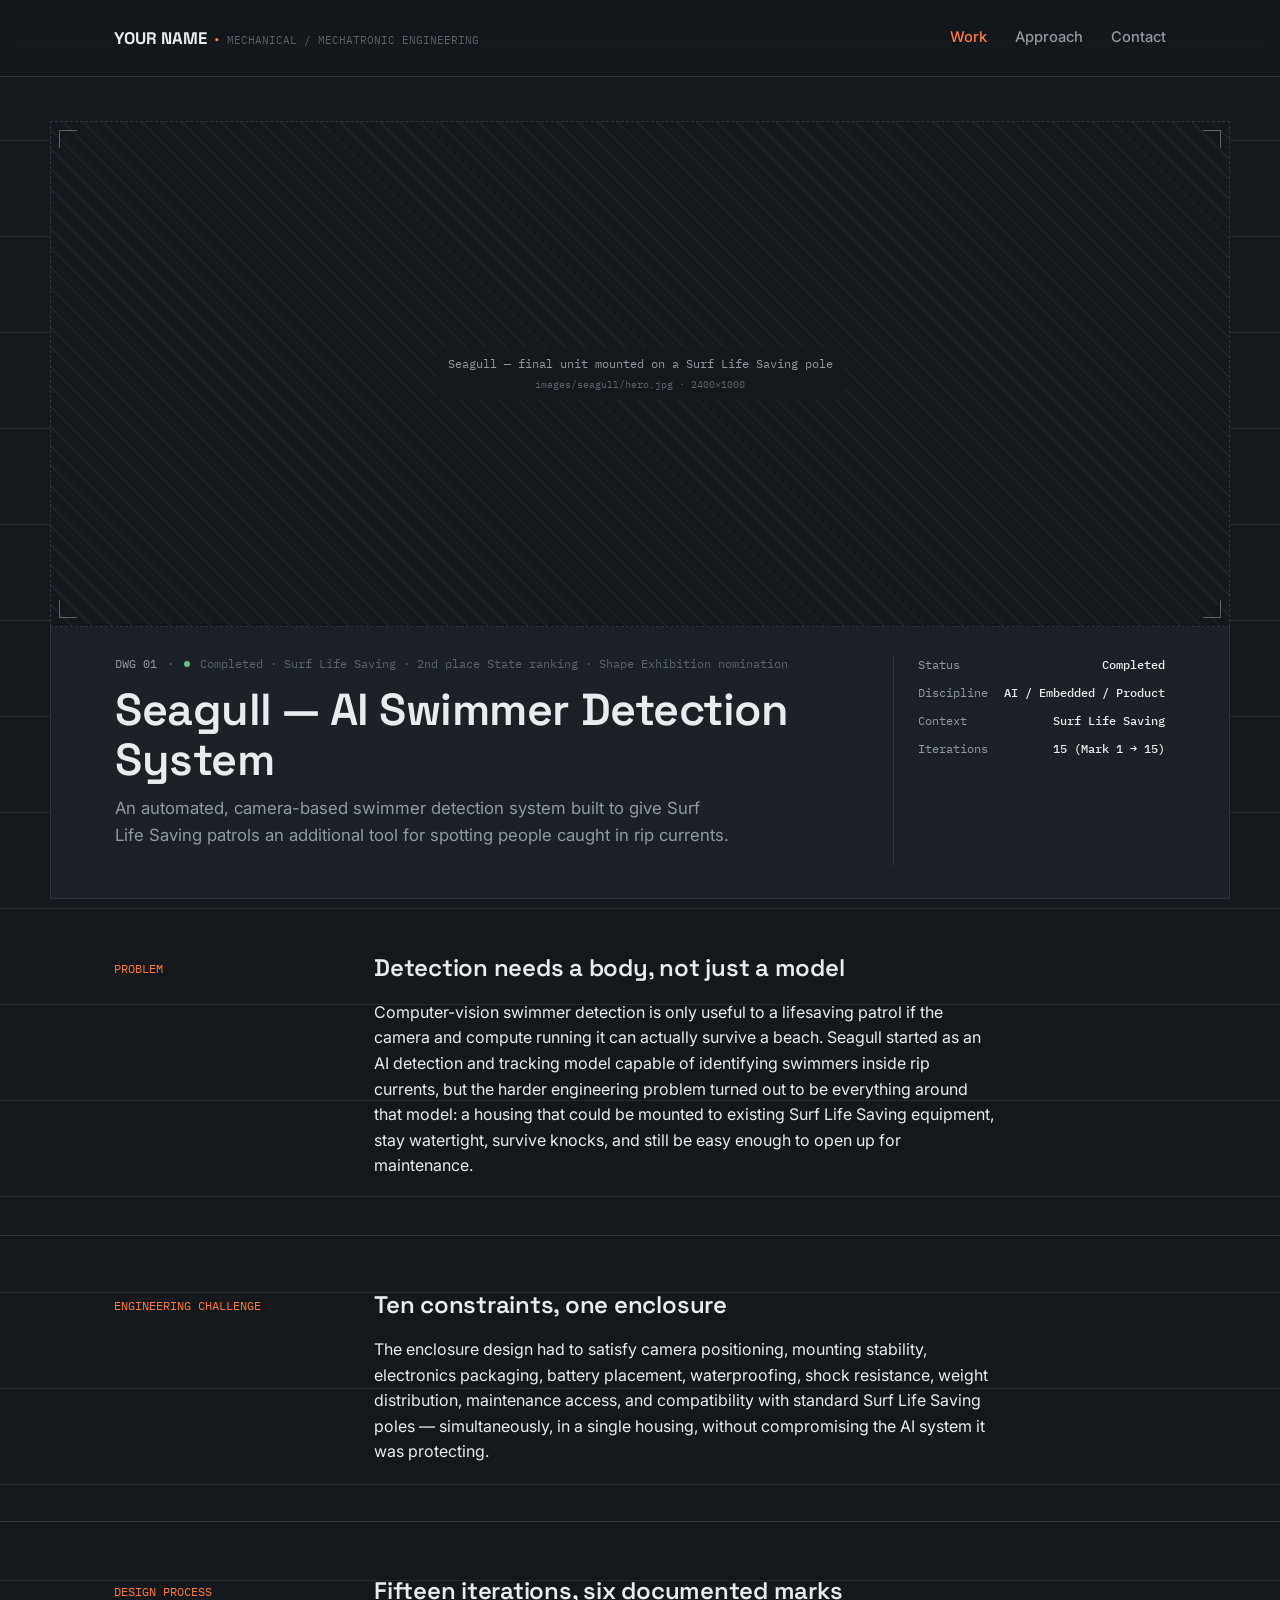
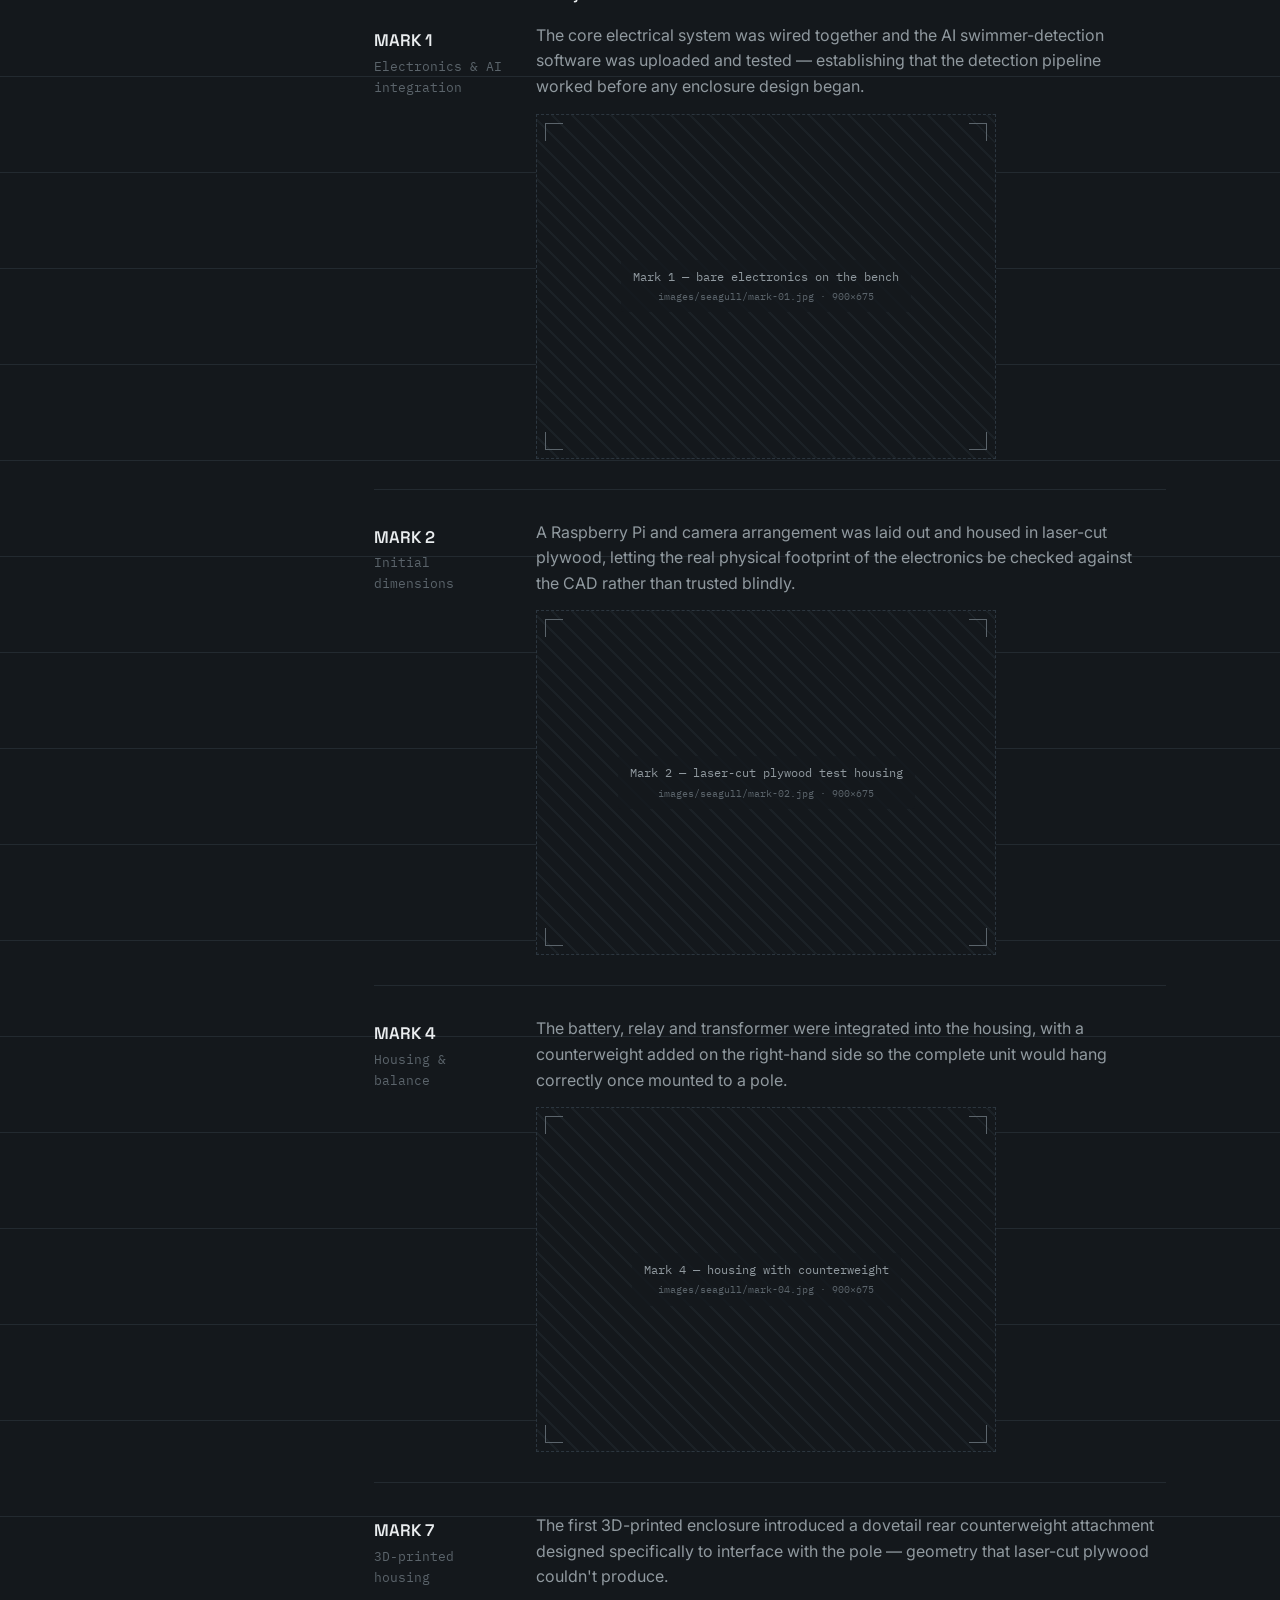
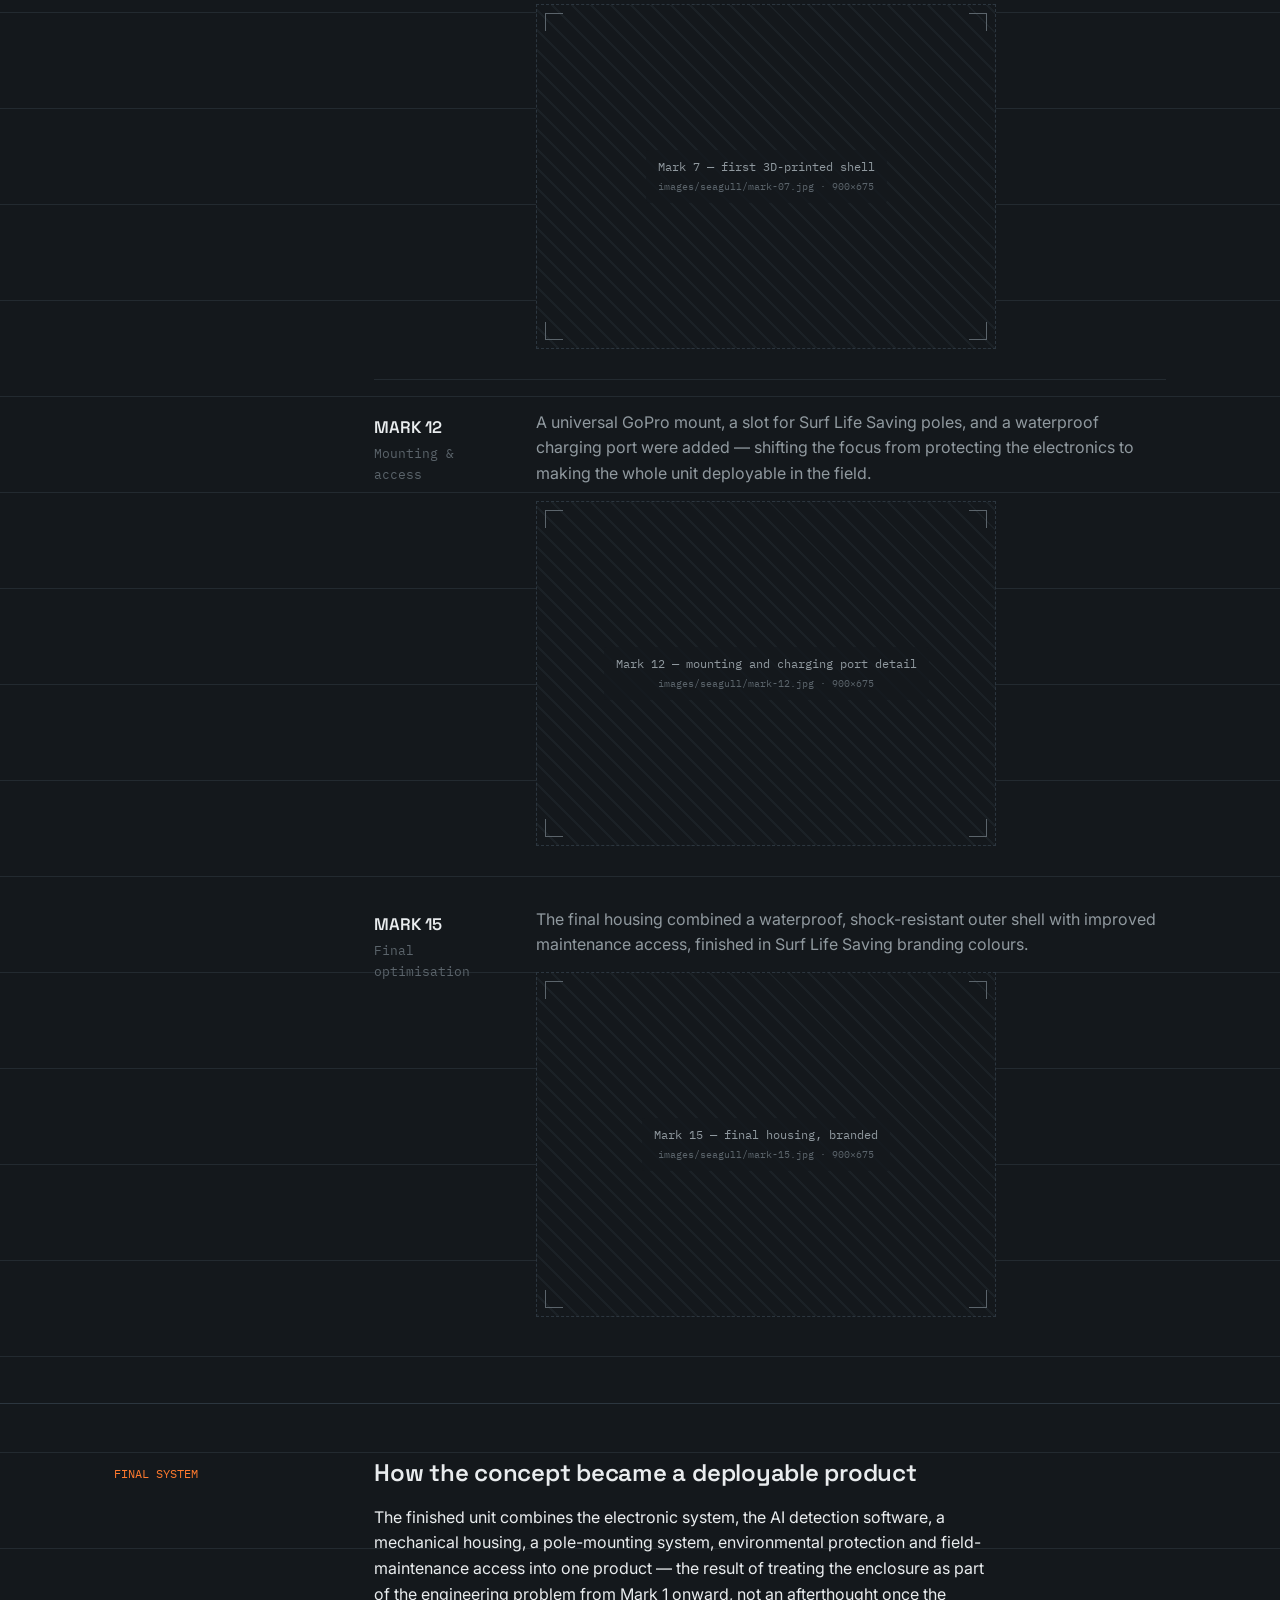
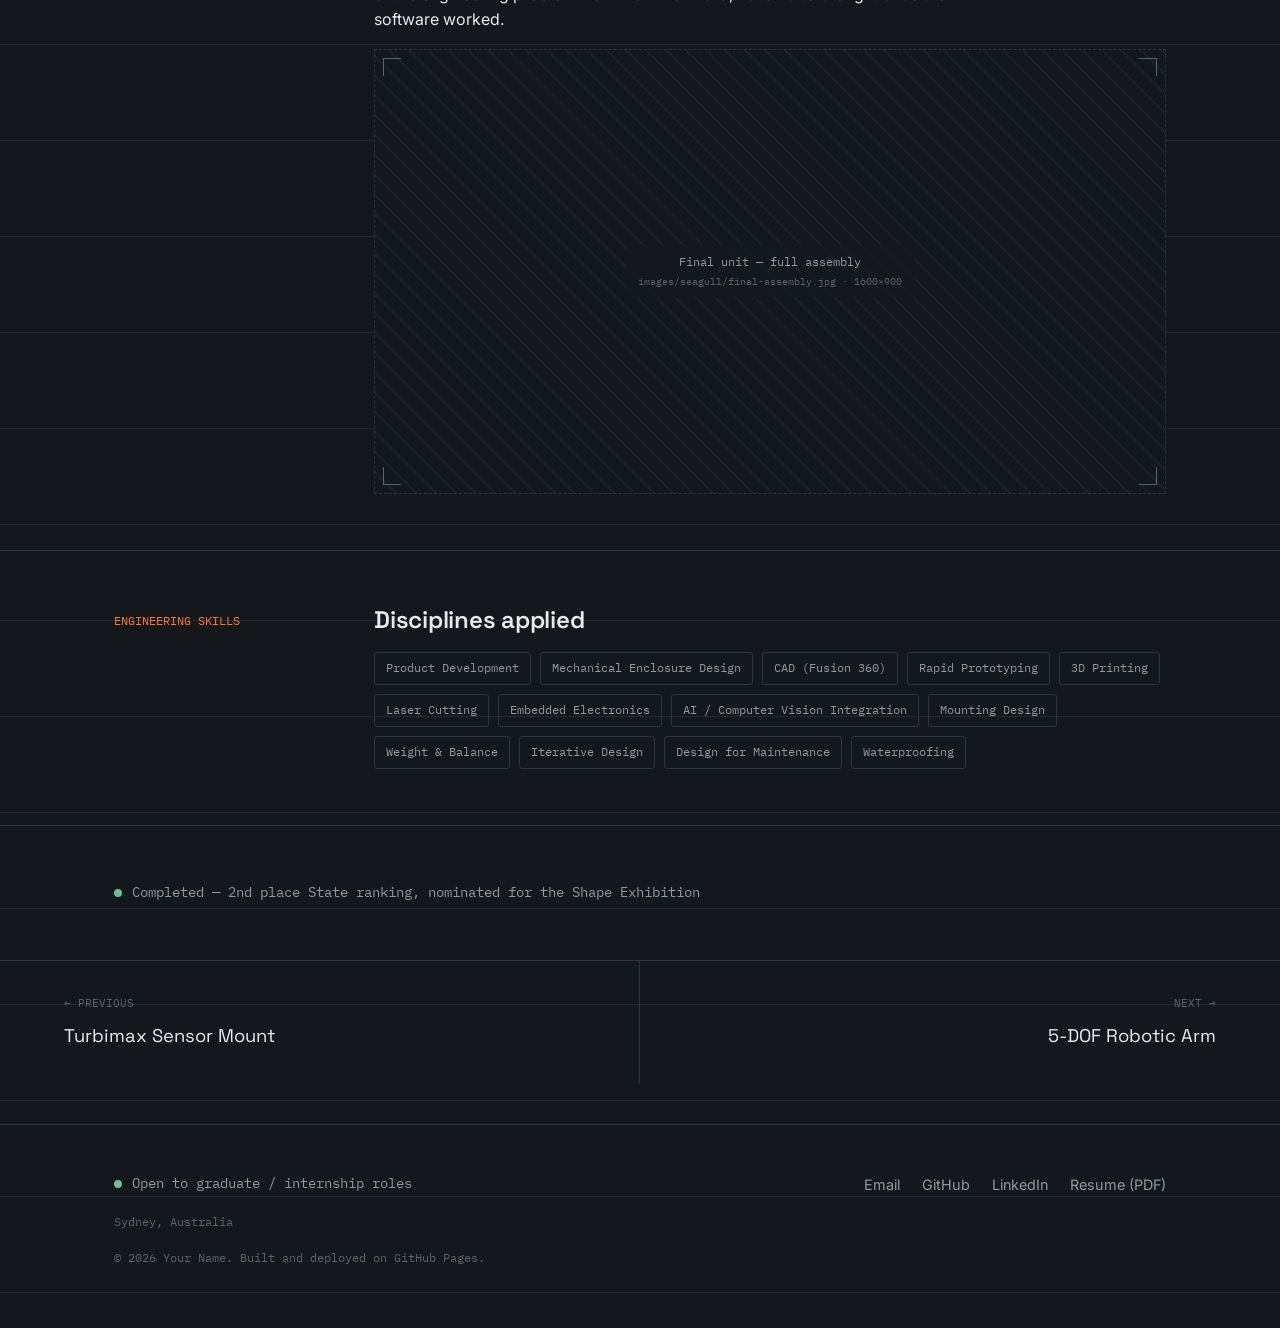
==== projects/seagull.html @ 60fa089e "Initial Portfolio Site" ====
<!DOCTYPE html>
<html lang="en">
<head>
<meta charset="UTF-8">
<meta name="viewport" content="width=device-width, initial-scale=1.0">
<title>Seagull — AI Swimmer Detection System — Your Name</title>
<meta name="description" content="How an AI swimmer-detection concept became a deployable, waterproof field unit across 15 design iterations.">
<link rel="stylesheet" href="../css/style.css">
</head>
<body>

<header class="site-header">
  <div class="wrap">
    <a href="../index.html" class="brand">YOUR NAME <span class="brand-dot">·</span> <small>MECHANICAL / MECHATRONIC ENGINEERING</small></a>
    <button class="nav-toggle" aria-label="Toggle menu"><span></span><span></span><span></span></button>
    <nav class="site-nav">
      <a href="../index.html#work" class="active">Work</a>
      <a href="../index.html#method">Approach</a>
      <a href="../index.html#contact">Contact</a>
    </nav>
  </div>
</header>

<section class="proj-hero">
  <div class="wrap" style="padding:0">
    <div class="photo-slot" style="--ratio:21/9">
              <span class="corner-l"></span><span class="corner-r"></span>
              <span class="photo-slot__label">Seagull — final unit mounted on a Surf Life Saving pole<br><small>images/seagull/hero.jpg · 2400×1000</small></span>
            </div>
  </div>
  <div class="wrap" style="padding:0">
    <div class="title-block">
      <div>
        <div class="card-meta" style="margin-bottom:12px"><span class="dwg-no">DWG 01</span> · <span class="status-dot ok"></span> Completed · Surf Life Saving · 2nd place State ranking · Shape Exhibition nomination</div>
        <h1>Seagull — AI Swimmer Detection System</h1>
        <p class="objective">An automated, camera-based swimmer detection system built to give Surf Life Saving patrols an additional tool for spotting people caught in rip currents.</p>
      </div>
      <div class="spec-list">
        <div><span>Status</span><b>Completed</b></div>
<div><span>Discipline</span><b>AI / Embedded / Product</b></div>
<div><span>Context</span><b>Surf Life Saving</b></div>
<div><span>Iterations</span><b>15 (Mark 1 → 15)</b></div>
      </div>
    </div>
  </div>
</section>

<section class="content-section">
  <div class="wrap">
    <div class="content-head">
      <div class="label mono">PROBLEM</div>
      <div>
        <h2>Detection needs a body, not just a model</h2>
        <div class="content-body">
          
<p>Computer-vision swimmer detection is only useful to a lifesaving patrol if the camera and compute running it can actually survive a beach. Seagull started as an AI detection and tracking model capable of identifying swimmers inside rip currents, but the harder engineering problem turned out to be everything around that model: a housing that could be mounted to existing Surf Life Saving equipment, stay watertight, survive knocks, and still be easy enough to open up for maintenance.</p>

        </div>
      </div>
    </div>
  </div>
</section>

<section class="content-section">
  <div class="wrap">
    <div class="content-head">
      <div class="label mono">ENGINEERING CHALLENGE</div>
      <div>
        <h2>Ten constraints, one enclosure</h2>
        <div class="content-body">
          
<p>The enclosure design had to satisfy camera positioning, mounting stability, electronics packaging, battery placement, waterproofing, shock resistance, weight distribution, maintenance access, and compatibility with standard Surf Life Saving poles — simultaneously, in a single housing, without compromising the AI system it was protecting.</p>

        </div>
      </div>
    </div>
  </div>
</section>

<section class="content-section">
  <div class="wrap">
    <div class="content-head">
      <div class="label mono">DESIGN PROCESS</div>
      <div>
        <h2>Fifteen iterations, six documented marks</h2>
        <div class="content-body">
          
<div class="timeline">

      <div class="mark">
        <div class="mark-index"><b>MARK 1</b>Electronics &amp; AI integration</div>
        <div class="mark-content">
          
      <p>The core electrical system was wired together and the AI swimmer-detection software was uploaded and tested — establishing that the detection pipeline worked before any enclosure design began.</p>
          <div class="photo-slot" style="--ratio:4/3">
              <span class="corner-l"></span><span class="corner-r"></span>
              <span class="photo-slot__label">Mark 1 — bare electronics on the bench<br><small>images/seagull/mark-01.jpg · 900×675</small></span>
            </div>
        </div>
      </div>
      <div class="mark">
        <div class="mark-index"><b>MARK 2</b>Initial dimensions</div>
        <div class="mark-content">
          
      <p>A Raspberry Pi and camera arrangement was laid out and housed in laser-cut plywood, letting the real physical footprint of the electronics be checked against the CAD rather than trusted blindly.</p>
          <div class="photo-slot" style="--ratio:4/3">
              <span class="corner-l"></span><span class="corner-r"></span>
              <span class="photo-slot__label">Mark 2 — laser-cut plywood test housing<br><small>images/seagull/mark-02.jpg · 900×675</small></span>
            </div>
        </div>
      </div>
      <div class="mark">
        <div class="mark-index"><b>MARK 4</b>Housing &amp; balance</div>
        <div class="mark-content">
          
      <p>The battery, relay and transformer were integrated into the housing, with a counterweight added on the right-hand side so the complete unit would hang correctly once mounted to a pole.</p>
          <div class="photo-slot" style="--ratio:4/3">
              <span class="corner-l"></span><span class="corner-r"></span>
              <span class="photo-slot__label">Mark 4 — housing with counterweight<br><small>images/seagull/mark-04.jpg · 900×675</small></span>
            </div>
        </div>
      </div>
      <div class="mark">
        <div class="mark-index"><b>MARK 7</b>3D-printed housing</div>
        <div class="mark-content">
          
      <p>The first 3D-printed enclosure introduced a dovetail rear counterweight attachment designed specifically to interface with the pole — geometry that laser-cut plywood couldn't produce.</p>
          <div class="photo-slot" style="--ratio:4/3">
              <span class="corner-l"></span><span class="corner-r"></span>
              <span class="photo-slot__label">Mark 7 — first 3D-printed shell<br><small>images/seagull/mark-07.jpg · 900×675</small></span>
            </div>
        </div>
      </div>
      <div class="mark">
        <div class="mark-index"><b>MARK 12</b>Mounting &amp; access</div>
        <div class="mark-content">
          
      <p>A universal GoPro mount, a slot for Surf Life Saving poles, and a waterproof charging port were added — shifting the focus from protecting the electronics to making the whole unit deployable in the field.</p>
          <div class="photo-slot" style="--ratio:4/3">
              <span class="corner-l"></span><span class="corner-r"></span>
              <span class="photo-slot__label">Mark 12 — mounting and charging port detail<br><small>images/seagull/mark-12.jpg · 900×675</small></span>
            </div>
        </div>
      </div>
      <div class="mark">
        <div class="mark-index"><b>MARK 15</b>Final optimisation</div>
        <div class="mark-content">
          
      <p>The final housing combined a waterproof, shock-resistant outer shell with improved maintenance access, finished in Surf Life Saving branding colours.</p>
          <div class="photo-slot" style="--ratio:4/3">
              <span class="corner-l"></span><span class="corner-r"></span>
              <span class="photo-slot__label">Mark 15 — final housing, branded<br><small>images/seagull/mark-15.jpg · 900×675</small></span>
            </div>
        </div>
      </div>
</div>

        </div>
      </div>
    </div>
  </div>
</section>

<section class="content-section">
  <div class="wrap">
    <div class="content-head">
      <div class="label mono">FINAL SYSTEM</div>
      <div>
        <h2>How the concept became a deployable product</h2>
        <div class="content-body">
          
<p>The finished unit combines the electronic system, the AI detection software, a mechanical housing, a pole-mounting system, environmental protection and field-maintenance access into one product — the result of treating the enclosure as part of the engineering problem from Mark 1 onward, not an afterthought once the software worked.</p>
<div class="photo-slot" style="--ratio:16/9">
              <span class="corner-l"></span><span class="corner-r"></span>
              <span class="photo-slot__label">Final unit — full assembly<br><small>images/seagull/final-assembly.jpg · 1600×900</small></span>
            </div>
        </div>
      </div>
    </div>
  </div>
</section>

<section class="content-section">
  <div class="wrap">
    <div class="content-head">
      <div class="label mono">ENGINEERING SKILLS</div>
      <div>
        <h2>Disciplines applied</h2>
        <div class="content-body">
          <div class="skill-cloud"><span class="tag">Product Development</span><span class="tag">Mechanical Enclosure Design</span><span class="tag">CAD (Fusion 360)</span><span class="tag">Rapid Prototyping</span><span class="tag">3D Printing</span><span class="tag">Laser Cutting</span><span class="tag">Embedded Electronics</span><span class="tag">AI / Computer Vision Integration</span><span class="tag">Mounting Design</span><span class="tag">Weight &amp; Balance</span><span class="tag">Iterative Design</span><span class="tag">Design for Maintenance</span><span class="tag">Waterproofing</span></div>
        </div>
      </div>
    </div>
  </div>
</section>
<section class="content-section" style="border-bottom:none"><div class="wrap"><div class="status-line"><span class="status-dot ok"></span> Completed — 2nd place State ranking, nominated for the Shape Exhibition</div></div></section>
<nav class="proj-nav">
  <a href="metso-turbimax.html"><span class="dir mono">← PREVIOUS</span><span class="name">Turbimax Sensor Mount</span></a>
  <a class="next" href="robotic-arm.html"><span class="dir mono">NEXT →</span><span class="name">5-DOF Robotic Arm</span></a>
</nav>

<footer class="site-footer" id="contact">
  <div class="wrap">
    <div class="footer-grid">
      <div>
        <div class="status-line"><span class="status-dot ok"></span> Open to graduate / internship roles</div>
        <div class="footer-note">Sydney, Australia</div>
      </div>
      <div class="footer-links">
        <a href="mailto:you@example.com">Email</a>
        <a href="https://github.com/yourusername" target="_blank" rel="noopener">GitHub</a>
        <a href="https://linkedin.com/in/yourusername" target="_blank" rel="noopener">LinkedIn</a>
        <a href="#">Resume (PDF)</a>
      </div>
    </div>
    <div class="footer-note">© 2026 Your Name. Built and deployed on GitHub Pages.</div>
  </div>
</footer>

<script src="../js/main.js"></script>
</body>
</html>
---- css/style.css ----
/* ============================================================
   ENGINEERING PORTFOLIO — SHARED STYLESHEET
   ============================================================
   Visual language: drafting-sheet / title-block engineering
   drawings. Graphite ground, vellum-light content panels,
   safety-orange for callouts + revisions, blueprint-blue for
   diagram linework only.
   ============================================================ */

@import url('https://fonts.googleapis.com/css2?family=Space+Grotesk:wght@400;500;600;700&family=Inter:wght@400;500;600&family=IBM+Plex+Mono:wght@400;500&display=swap');

:root{
  /* ---- color ---- */
  --ink:        #14181C;   /* page ground */
  --panel:      #1B2126;   /* raised panel */
  --panel-2:    #20272D;   /* raised panel, lighter */
  --line:       #2C363F;   /* hairline rules */
  --line-soft:  #232A30;
  --paper:      #E9ECEE;   /* primary text, cool drafting-vellum */
  --paper-dim:  #90999F;   /* secondary text */
  --paper-faint:#5B646B;   /* tertiary / disabled */
  --accent:     #FF7A2E;   /* safety-orange — annotation / revision */
  --accent-dim: #C9601F;
  --blue:       #6FA3D6;   /* blueprint linework — diagrams only */
  --ok:         #6FBE8E;   /* "completed" status */
  --wip:        #E3B341;   /* "in progress" status */

  /* ---- type ---- */
  --f-display: 'Space Grotesk', sans-serif;
  --f-body:    'Inter', sans-serif;
  --f-mono:    'IBM Plex Mono', monospace;

  /* ---- layout ---- */
  --max: 1180px;
  --gutter: clamp(20px, 5vw, 64px);
  --radius: 3px;
}

*, *::before, *::after{ box-sizing: border-box; }
html{ scroll-behavior: smooth; }
html, body{ margin:0; padding:0; }

body{
  background: var(--ink);
  color: var(--paper);
  font-family: var(--f-body);
  font-size: 16px;
  line-height: 1.6;
  -webkit-font-smoothing: antialiased;
  background-image:
    linear-gradient(var(--line-soft) 1px, transparent 1px);
  background-size: 100% 96px;
  background-position: 0 140px;
}

@media (prefers-reduced-motion: reduce){
  *{ animation-duration: 0.001ms !important; animation-iteration-count: 1 !important; transition-duration: 0.001ms !important; }
}

a{ color: inherit; }
img{ max-width: 100%; display:block; }

::selection{ background: var(--accent); color: var(--ink); }

:focus-visible{
  outline: 2px solid var(--accent);
  outline-offset: 3px;
}

.wrap{
  max-width: var(--max);
  margin: 0 auto;
  padding-left: var(--gutter);
  padding-right: var(--gutter);
}

/* ---- ruler ticks along the outer edge, subtle drafting-sheet cue ---- */
.wrap{ position: relative; }

h1,h2,h3,h4{
  font-family: var(--f-display);
  font-weight: 600;
  line-height: 1.12;
  margin: 0;
  letter-spacing: -0.01em;
}

p{ margin: 0 0 1em; max-width: 62ch; color: var(--paper); }
p.lede{ font-size: 1.15rem; color: var(--paper-dim); max-width: 58ch; }

.mono{ font-family: var(--f-mono); }

/* ============================================================
   HEADER
   ============================================================ */
.site-header{
  position: sticky; top: 0; z-index: 50;
  background: rgba(20,24,28,0.86);
  backdrop-filter: blur(10px);
  border-bottom: 1px solid var(--line);
}
.site-header .wrap{
  display:flex; align-items:center; justify-content:space-between;
  height: 76px;
}
.brand{
  font-family: var(--f-display);
  font-weight: 700;
  font-size: 1.05rem;
  text-decoration: none;
  color: var(--paper);
  display:flex; align-items:baseline; gap:8px;
}
.brand .brand-dot{ color: var(--accent); }
.brand small{ font-family: var(--f-mono); font-weight:400; font-size:.68rem; color: var(--paper-faint); }

.site-nav{ display:flex; gap: 28px; align-items:center; }
.site-nav a{
  text-decoration:none; color: var(--paper-dim);
  font-size: .92rem; font-weight:500;
  transition: color .15s ease;
}
.site-nav a:hover{ color: var(--paper); }
.site-nav a.active{ color: var(--accent); }

.nav-toggle{ display:none; }

/* ============================================================
   HERO (homepage)
   ============================================================ */
.hero{
  padding: 96px 0 72px;
  border-bottom: 1px solid var(--line);
  position: relative;
}
.hero-tag{
  font-family: var(--f-mono);
  font-size: .78rem;
  color: var(--accent);
  display:flex; align-items:center; gap:10px;
  margin-bottom: 22px;
}
.hero-tag::before{
  content:''; width:22px; height:1px; background: var(--accent);
}
.hero h1{
  font-size: clamp(2.4rem, 5.4vw, 4.1rem);
  max-width: 15ch;
  margin-bottom: 26px;
  color: var(--paper);
}
.hero .lede{ margin-bottom: 40px; }

.discipline-row{
  display:flex; flex-wrap:wrap; gap: 10px 14px;
  border-top: 1px solid var(--line);
  padding-top: 22px;
}
.discipline-row span{
  font-family: var(--f-mono);
  font-size: .74rem;
  color: var(--paper-dim);
  padding: 5px 0;
}
.discipline-row span:not(:last-child)::after{
  content:'/'; margin-left: 14px; color: var(--paper-faint);
}

/* ============================================================
   METHOD STRIP — legitimate sequence (identify→...→build)
   ============================================================ */
.method{
  padding: 40px 0;
  border-bottom: 1px solid var(--line);
  overflow-x: auto;
}
.method ol{
  list-style:none; margin:0; padding:0;
  display:flex; gap: 0;
  min-width: max-content;
}
.method li{
  font-family: var(--f-mono);
  font-size: .82rem;
  color: var(--paper-dim);
  display:flex; align-items:center;
  white-space: nowrap;
}
.method li b{
  color: var(--paper);
  font-weight: 500;
  margin-right: 4px;
}
.method li:not(:last-child)::after{
  content:'→';
  color: var(--accent);
  margin: 0 18px;
}

/* ============================================================
   PROJECT GRID / TITLE-BLOCK CARDS
   ============================================================ */
.section{ padding: 72px 0; }
.section-head{
  display:flex; justify-content:space-between; align-items:flex-end;
  gap: 24px;
  margin-bottom: 40px;
  border-bottom: 1px solid var(--line);
  padding-bottom: 20px;
}
.section-head h2{ font-size: clamp(1.6rem, 3vw, 2.1rem); }
.section-head .count{ font-family: var(--f-mono); color: var(--paper-faint); font-size:.8rem; }

.project-grid{
  display:grid;
  grid-template-columns: repeat(2, 1fr);
  gap: 1px;
  background: var(--line);
  border: 1px solid var(--line);
}
.project-card{
  background: var(--ink);
  text-decoration:none;
  color: var(--paper);
  display:flex; flex-direction:column;
  transition: background .18s ease;
}
.project-card:hover{ background: var(--panel); }
.project-card:hover .card-thumb .photo-slot{ border-color: var(--accent); }
.project-card:hover .card-title{ color: var(--accent); }

.card-thumb{ aspect-ratio: 16/10; border-bottom: 1px solid var(--line); }
.card-body{ padding: 26px 28px 30px; display:flex; flex-direction:column; gap:12px; flex:1; }

.card-meta{
  display:flex; align-items:center; gap:10px;
  font-family: var(--f-mono); font-size: .72rem; color: var(--paper-faint);
}
.dwg-no{ color: var(--paper-dim); }

.status-dot{ width:6px; height:6px; border-radius:50%; display:inline-block; }
.status-dot.ok{ background: var(--ok); }
.status-dot.wip{ background: var(--wip); }

.card-title{
  font-family: var(--f-display); font-size: 1.32rem; font-weight:600;
  transition: color .15s ease;
}
.card-sub{ color: var(--paper-dim); font-size: .93rem; margin:0; }

.tag-row{ display:flex; flex-wrap:wrap; gap:8px; margin-top:auto; padding-top:10px; }
.tag{
  font-family: var(--f-mono); font-size: .68rem;
  color: var(--paper-dim);
  border: 1px solid var(--line);
  padding: 4px 9px;
  border-radius: var(--radius);
}

@media (max-width: 760px){
  .project-grid{ grid-template-columns: 1fr; }
}

/* ============================================================
   PHOTO SLOT — reticle-style placeholder for user photography
   ============================================================ */
.photo-slot{
  position: relative;
  width: 100%;
  aspect-ratio: var(--ratio, 16/10);
  background:
    repeating-linear-gradient(45deg, var(--panel) 0 2px, var(--ink) 2px 14px);
  border: 1px dashed var(--line);
  display:flex; align-items:center; justify-content:center;
  overflow: hidden;
  transition: border-color .15s ease;
}
.photo-slot::before, .photo-slot::after,
.photo-slot .corner-l, .photo-slot .corner-r{
  content:''; position:absolute; width:18px; height:18px;
  border: 1.5px solid var(--paper-faint);
}
.photo-slot::before{ top:8px; left:8px; border-right:none; border-bottom:none; }
.photo-slot::after{ top:8px; right:8px; border-left:none; border-bottom:none; }
.photo-slot .corner-l{ bottom:8px; left:8px; border-right:none; border-top:none; }
.photo-slot .corner-r{ bottom:8px; right:8px; border-left:none; border-top:none; }

.photo-slot__label{
  font-family: var(--f-mono);
  font-size: .72rem;
  color: var(--paper-dim);
  text-align:center;
  max-width: 80%;
  line-height:1.5;
  background: rgba(20,24,28,.72);
  padding: 8px 12px;
  border-radius: var(--radius);
}
.photo-slot__label small{ display:block; color: var(--paper-faint); margin-top:4px; font-size:.9em; }

/* filled state once a real <img> is dropped in by the user */
.photo-slot img{ width:100%; height:100%; object-fit:cover; }

/* ============================================================
   PROJECT PAGE
   ============================================================ */
.proj-hero{
  padding: 44px 0 0;
}
.proj-hero .photo-slot{ --ratio: 21/9; margin-bottom: 0; }

.title-block{
  border: 1px solid var(--line);
  border-top: none;
  padding: 28px var(--gutter) 32px;
  display:grid;
  grid-template-columns: 1fr auto;
  gap: 20px 40px;
  background: var(--panel);
}
.title-block h1{ font-size: clamp(1.9rem, 4vw, 2.8rem); margin-bottom: 10px; }
.title-block .objective{ color: var(--paper-dim); font-size: 1.05rem; max-width: 56ch; }

.spec-list{
  display:flex; flex-direction:column; gap: 8px;
  font-family: var(--f-mono); font-size: .78rem;
  border-left: 1px solid var(--line);
  padding-left: 24px;
  min-width: 180px;
}
.spec-list div{ display:flex; justify-content:space-between; gap: 16px; color: var(--paper-dim); }
.spec-list div b{ color: var(--paper); font-weight:500; }

.content-section{
  padding: 56px 0;
  border-bottom: 1px solid var(--line);
}
.content-section:last-of-type{ border-bottom:none; }
.content-head{
  display:grid;
  grid-template-columns: 220px 1fr;
  gap: 40px;
}
.content-head .label{
  font-family: var(--f-mono); font-size: .76rem; color: var(--accent);
  padding-top: 4px;
}
.content-head h2{ font-size: 1.5rem; margin-bottom: 18px; }
.content-body > *:last-child{ margin-bottom: 0; }

@media (max-width: 780px){
  .content-head{ grid-template-columns: 1fr; gap: 10px; }
  .title-block{ grid-template-columns: 1fr; }
  .spec-list{ border-left:none; border-top:1px solid var(--line); padding-left:0; padding-top:18px; }
}

/* ---- iteration timeline (Mark 1, Mark 2 ... ) ---- */
.timeline{ display:flex; flex-direction:column; gap: 0; }
.mark{
  display:grid; grid-template-columns: 130px 1fr;
  gap: 32px;
  padding: 30px 0;
  border-top: 1px solid var(--line-soft);
}
.timeline .mark:first-child{ border-top:none; padding-top:0; }
.mark-index{ font-family: var(--f-mono); font-size:.82rem; color: var(--paper-faint); padding-top:4px; }
.mark-index b{ display:block; color: var(--paper); font-size: 1.05rem; font-weight:600; font-family: var(--f-display); margin-bottom: 2px; }
.mark-content h3{ font-size: 1.05rem; margin-bottom: 8px; color: var(--paper); }
.mark-content p{ margin-bottom: 14px; color: var(--paper-dim); }
.mark-content .photo-slot{ --ratio: 4/3; max-width: 460px; margin-top: 6px; }

/* ---- analysis callouts (FEA numbers etc) ---- */
.stat-row{
  display:grid; grid-template-columns: repeat(auto-fit, minmax(140px,1fr));
  gap: 1px; background: var(--line); border:1px solid var(--line);
  margin: 28px 0;
}
.stat{ background: var(--panel); padding: 20px 22px; }
.stat .num{ font-family: var(--f-display); font-size: 1.7rem; color: var(--accent); font-weight:700; display:block; }
.stat .cap{ font-family: var(--f-mono); font-size:.72rem; color: var(--paper-dim); margin-top:4px; display:block; }

/* ---- skills tag cloud ---- */
.skill-cloud{ display:flex; flex-wrap:wrap; gap:9px; }
.skill-cloud .tag{ font-size:.74rem; padding:6px 11px; }

/* ---- status footer badge ---- */
.status-line{
  display:flex; align-items:center; gap:10px;
  font-family: var(--f-mono); font-size:.85rem; color: var(--paper-dim);
}
.status-line .status-dot{ width:8px; height:8px; }

/* ---- prev/next project nav ---- */
.proj-nav{
  display:grid; grid-template-columns: 1fr 1fr;
  border-top: 1px solid var(--line);
}
.proj-nav a{
  text-decoration:none; padding: 34px var(--gutter);
  display:flex; flex-direction:column; gap:8px;
  transition: background .15s ease;
}
.proj-nav a:hover{ background: var(--panel); }
.proj-nav a:first-child{ border-right: 1px solid var(--line); }
.proj-nav a.next{ text-align:right; align-items:flex-end; grid-column: 2; }
.proj-nav .dir{ font-family: var(--f-mono); font-size:.7rem; color: var(--paper-faint); }
.proj-nav .name{ font-family: var(--f-display); font-size:1.15rem; color: var(--paper); }
@media (max-width: 600px){
  .proj-nav{ grid-template-columns: 1fr; }
  .proj-nav a:first-child{ border-right:none; border-bottom:1px solid var(--line); }
  .proj-nav a.next{ grid-column: 1; text-align:left; align-items:flex-start; }
}

/* ============================================================
   FOOTER
   ============================================================ */
.site-footer{
  border-top: 1px solid var(--line);
  padding: 48px 0 60px;
  margin-top: 40px;
}
.footer-grid{
  display:flex; justify-content:space-between; align-items:flex-start;
  flex-wrap: wrap; gap: 24px;
}
.footer-links{ display:flex; gap:22px; flex-wrap:wrap; }
.footer-links a{ text-decoration:none; color: var(--paper-dim); font-size:.9rem; }
.footer-links a:hover{ color: var(--accent); }
.footer-note{ font-family: var(--f-mono); font-size:.72rem; color: var(--paper-faint); margin-top: 18px; }

/* ============================================================
   MOBILE NAV
   ============================================================ */
@media (max-width: 720px){
  .site-nav{
    position: fixed; inset: 76px 0 0 0;
    background: var(--ink);
    flex-direction: column; align-items:flex-start;
    padding: 30px var(--gutter);
    gap: 22px;
    transform: translateX(100%);
    transition: transform .22s ease;
  }
  .site-nav.open{ transform: translateX(0); }
  .site-nav a{ font-size: 1.1rem; }
  .nav-toggle{
    display:flex; flex-direction:column; gap:5px;
    background:none; border:none; cursor:pointer; padding:8px;
  }
  .nav-toggle span{ width:22px; height:2px; background: var(--paper); }
}
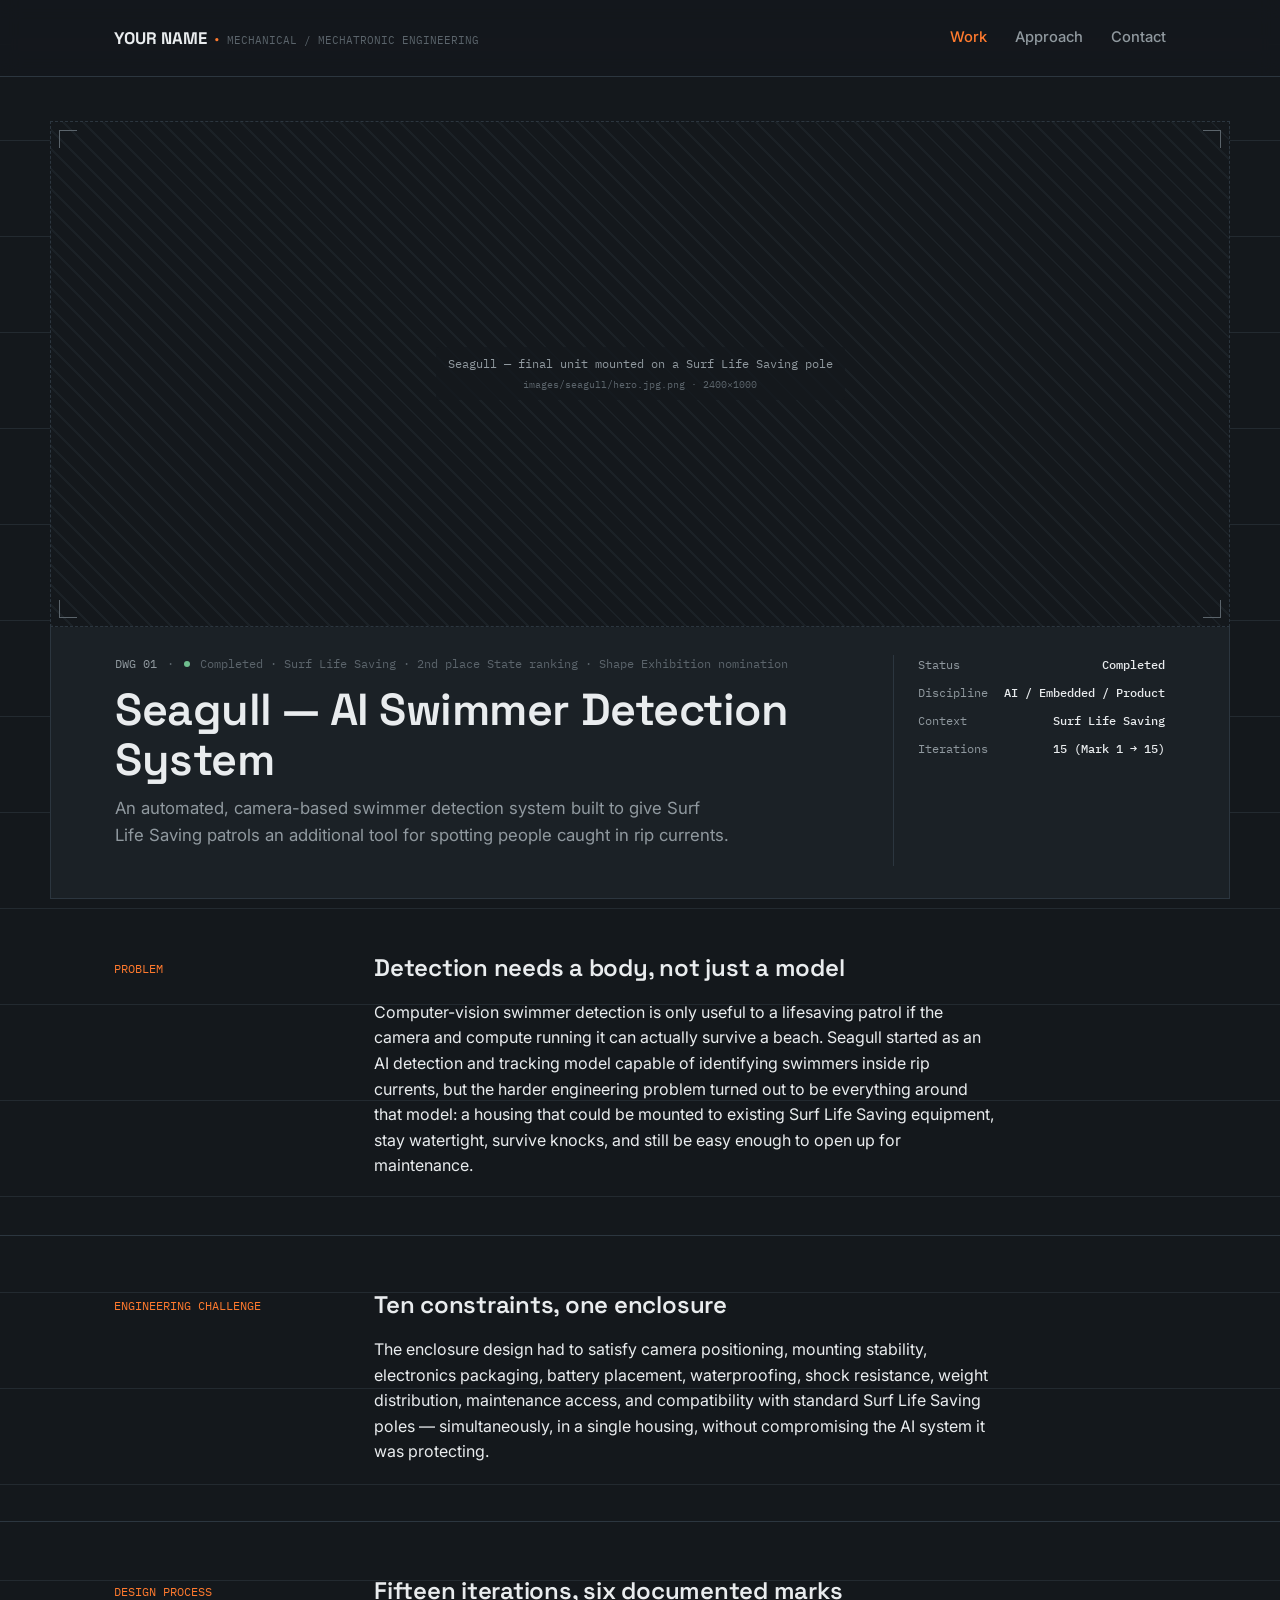
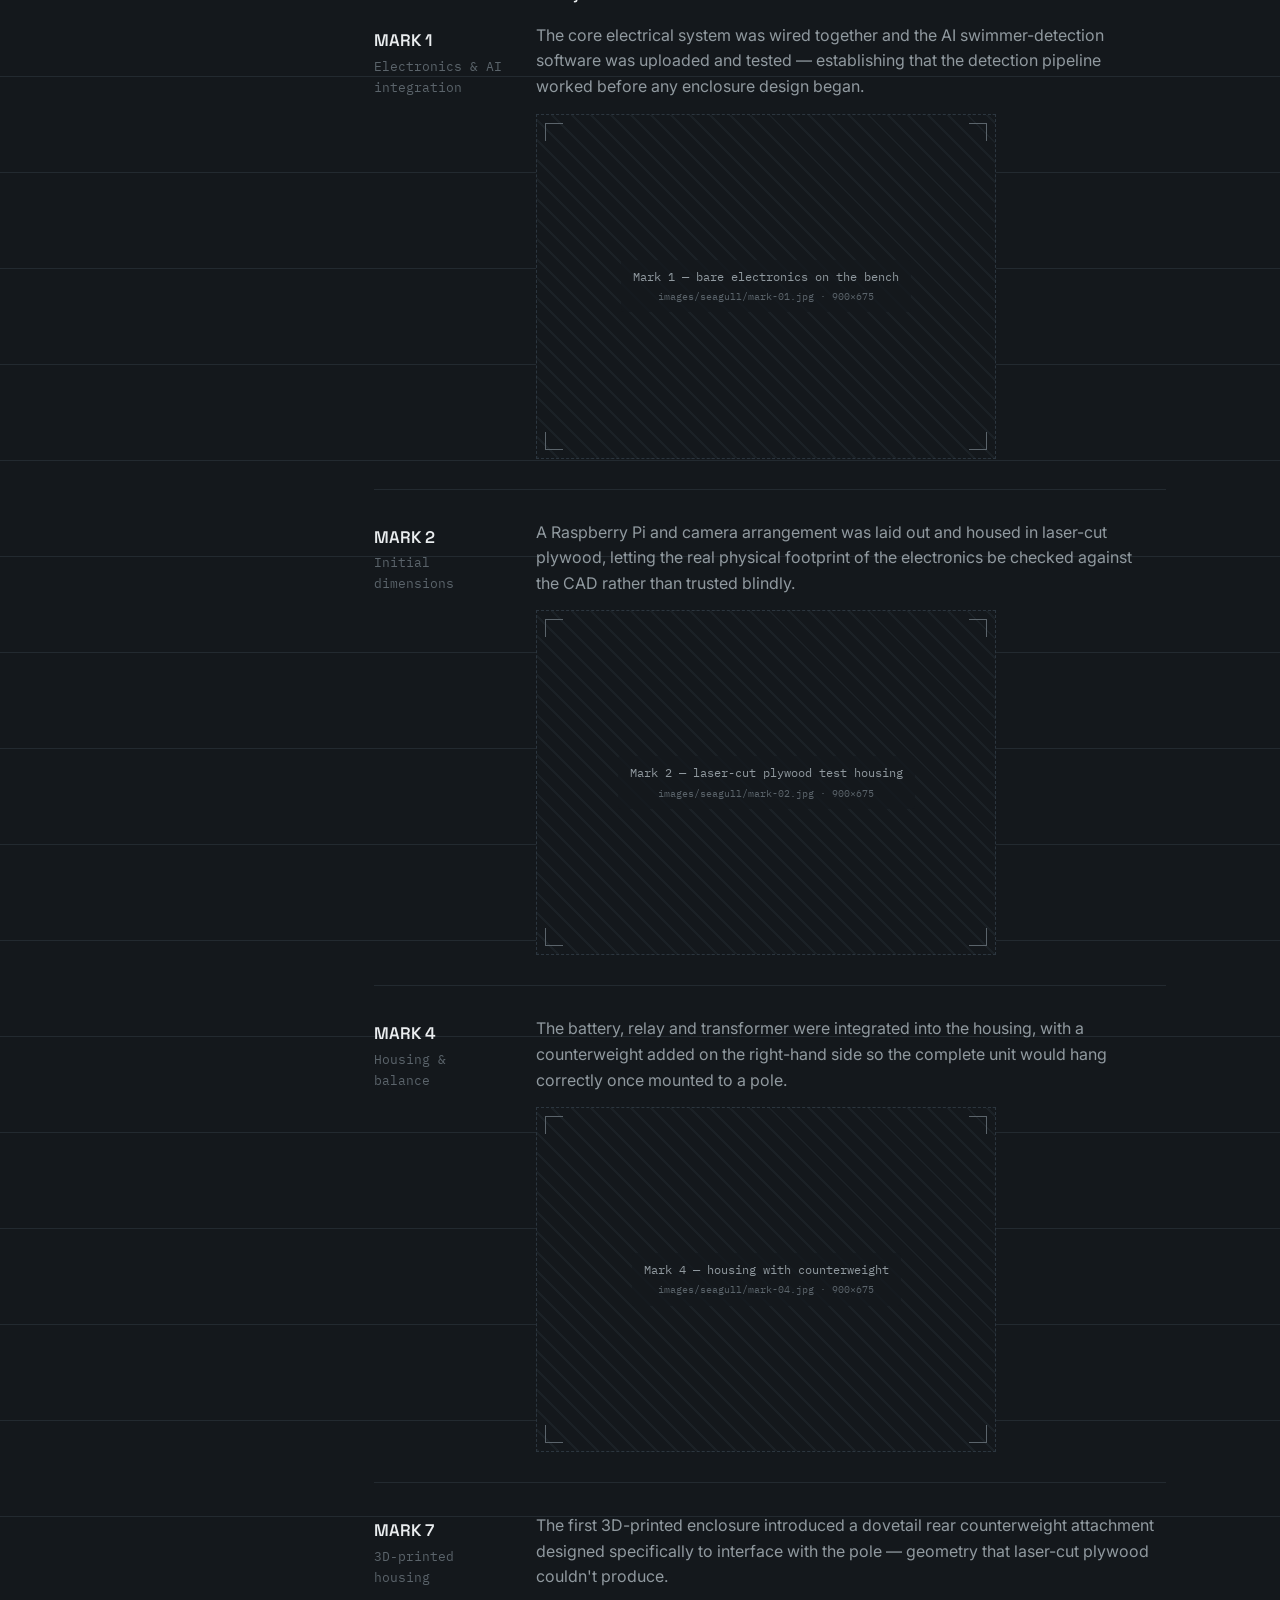
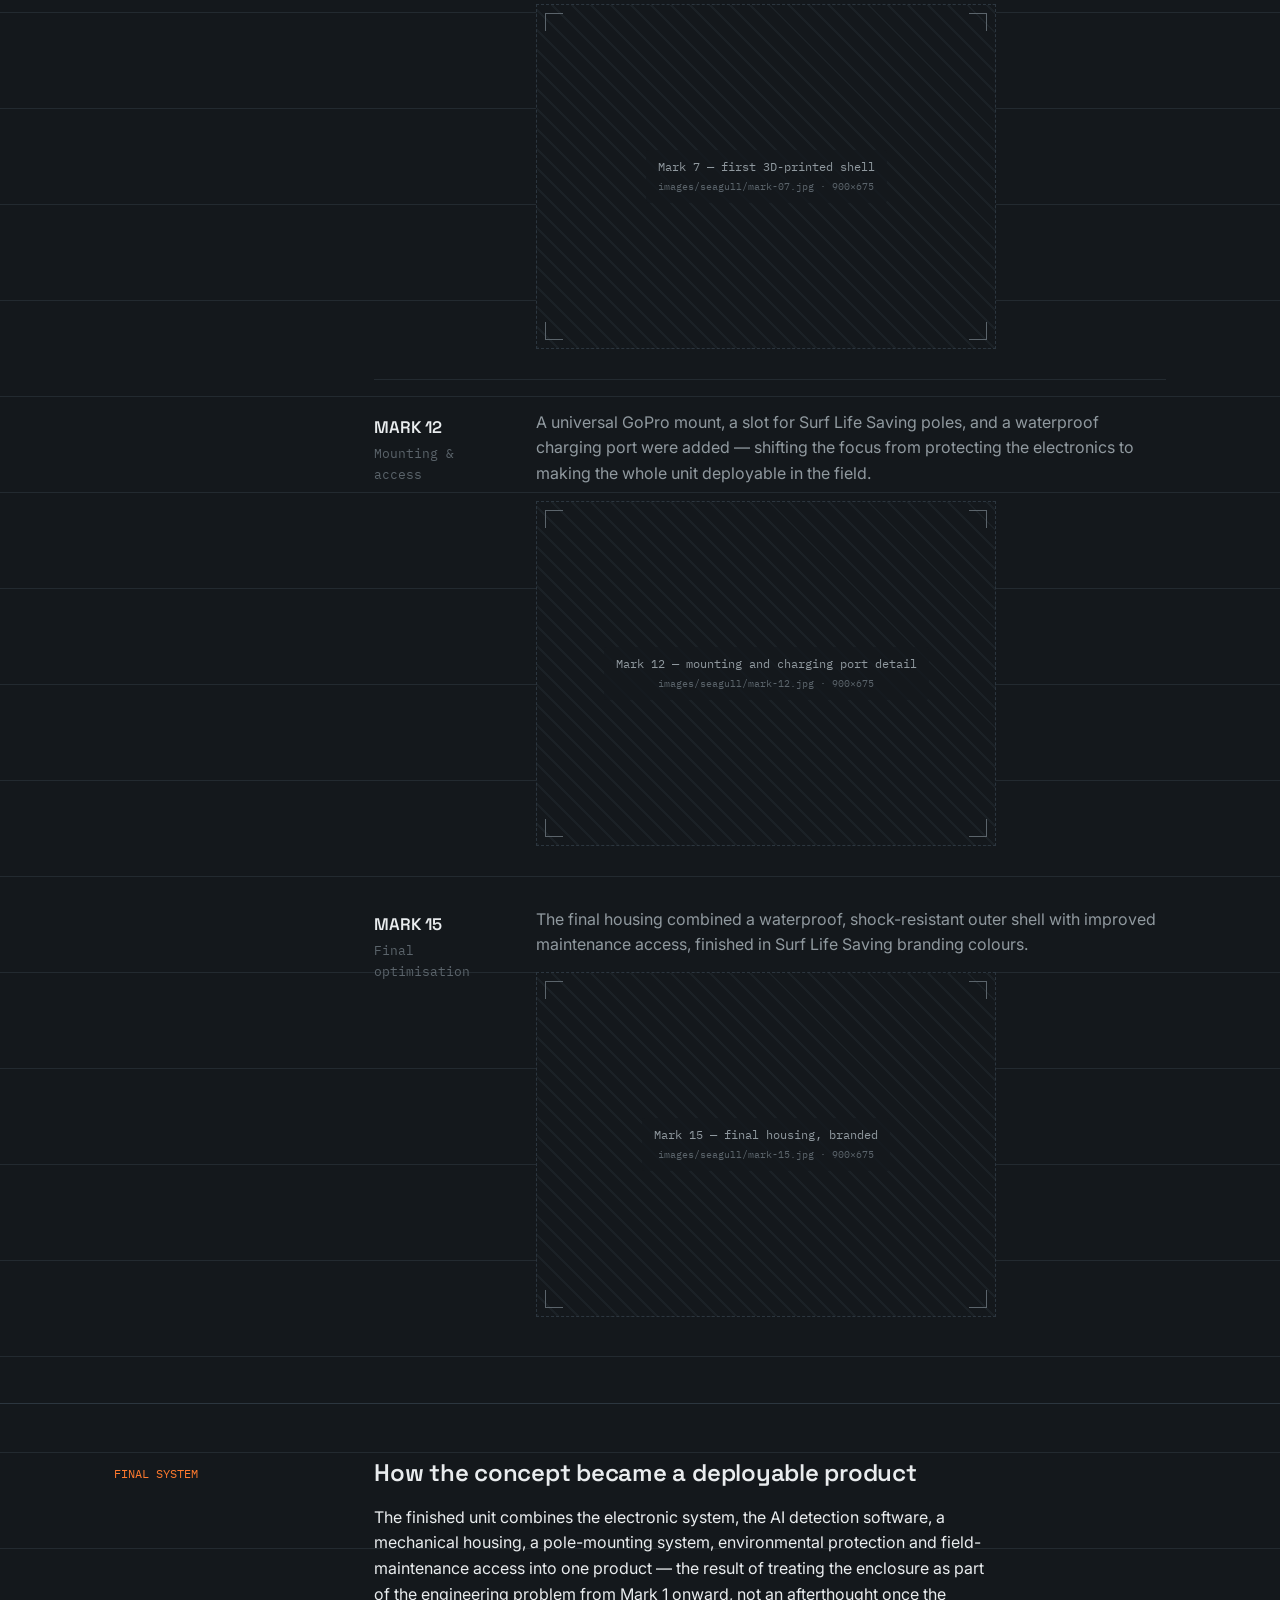
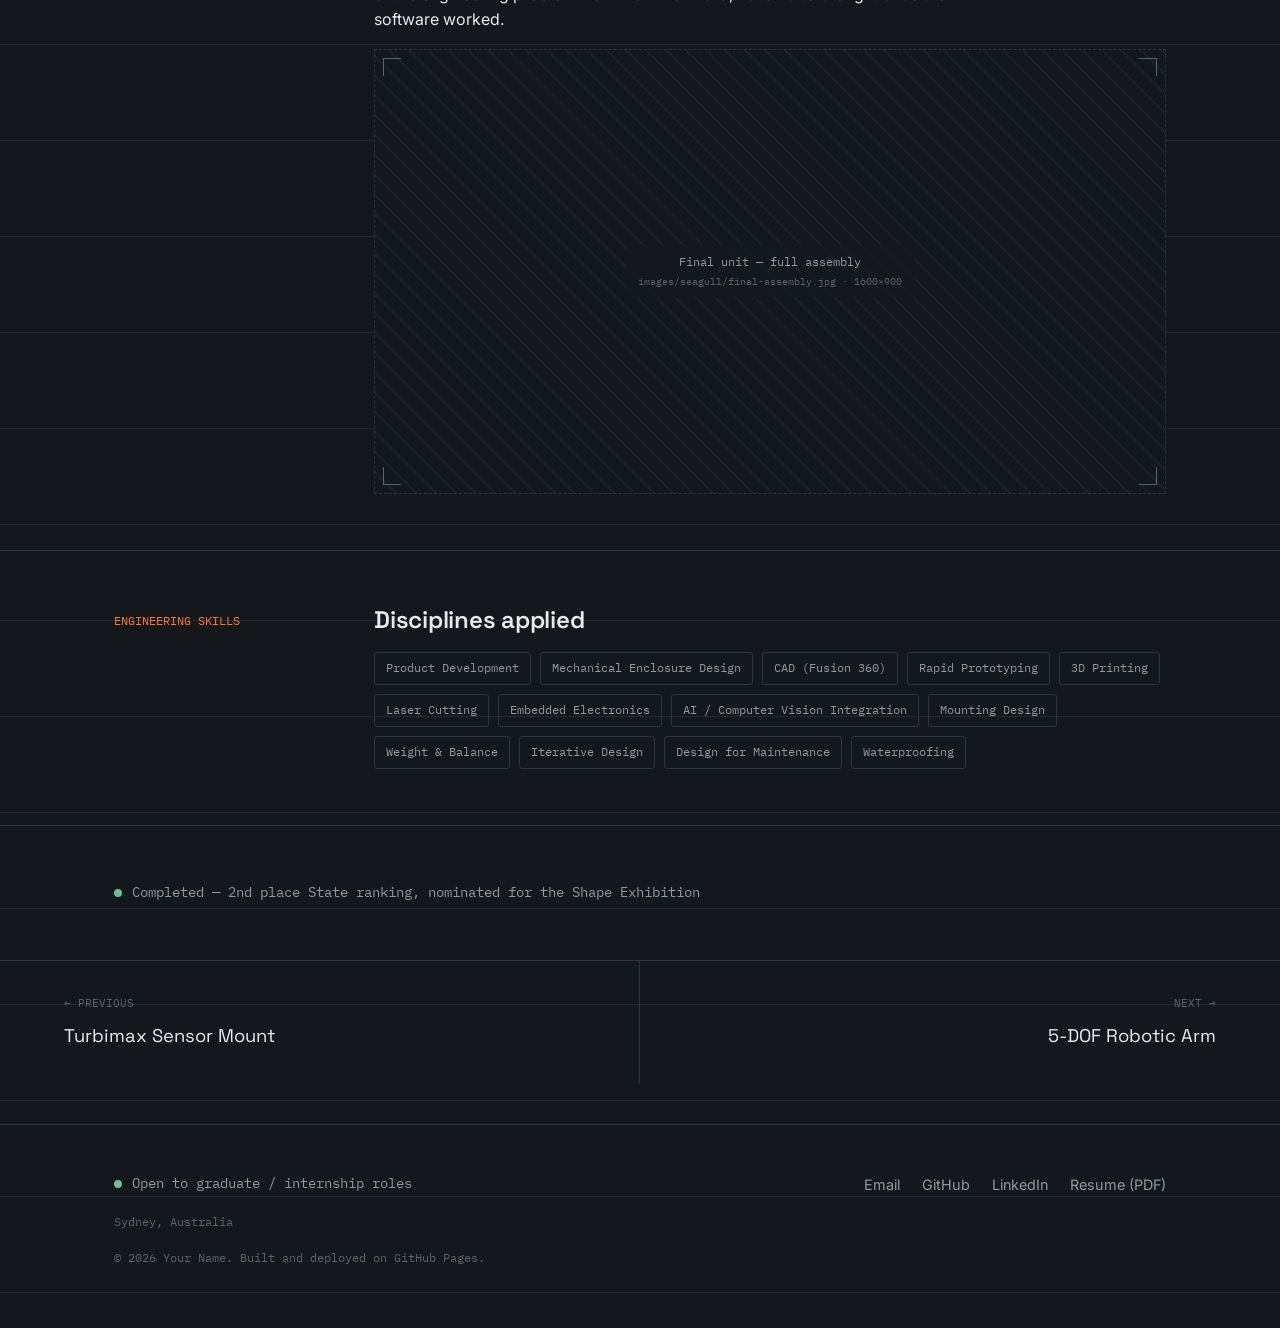
==== commit fe589926: "Update seagull.html" ====
--- a/projects/seagull.html
+++ b/projects/seagull.html
@@ -25,7 +25,7 @@
   <div class="wrap" style="padding:0">
     <div class="photo-slot" style="--ratio:21/9">
               <span class="corner-l"></span><span class="corner-r"></span>
-              <span class="photo-slot__label">Seagull — final unit mounted on a Surf Life Saving pole<br><small>images/seagull/hero.jpg · 2400×1000</small></span>
+              <span class="photo-slot__label">Seagull — final unit mounted on a Surf Life Saving pole<br><small>images/seagull/hero.jpg.png · 2400×1000</small></span>
             </div>
   </div>
   <div class="wrap" style="padding:0">
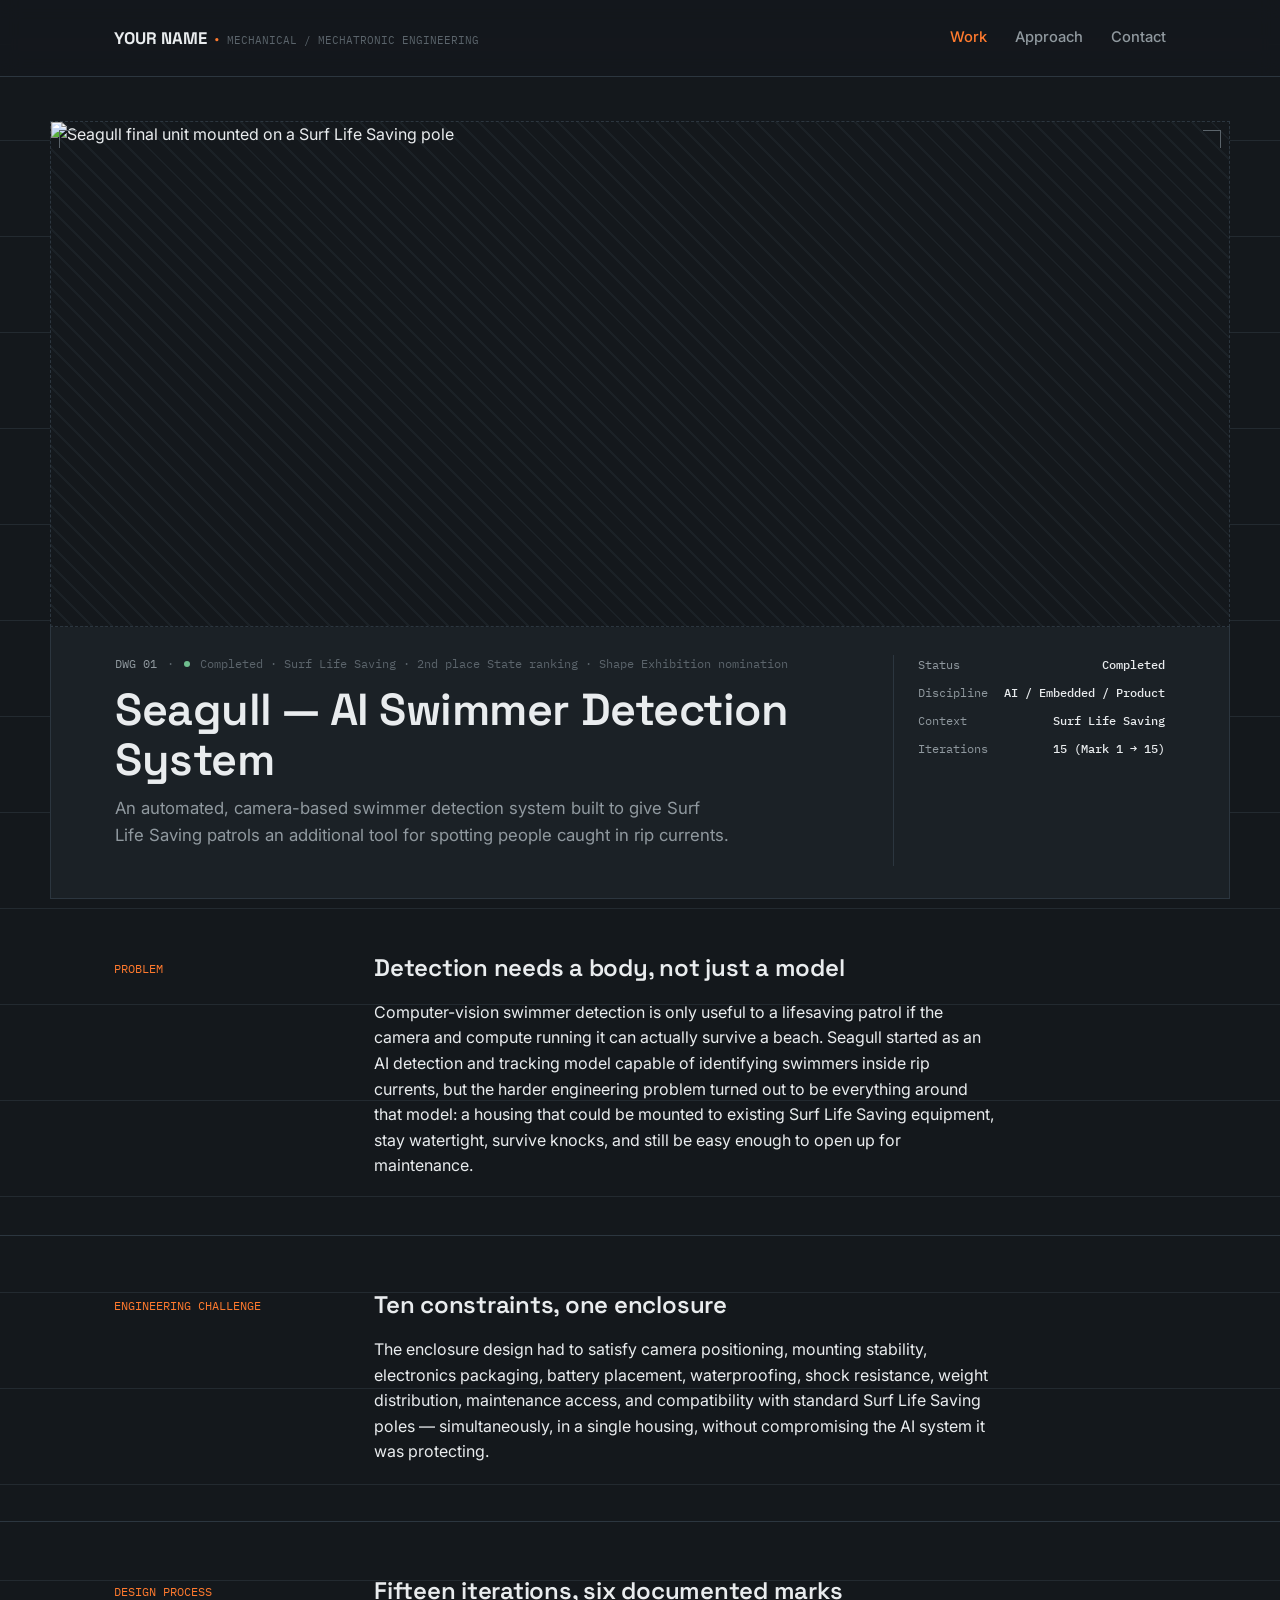
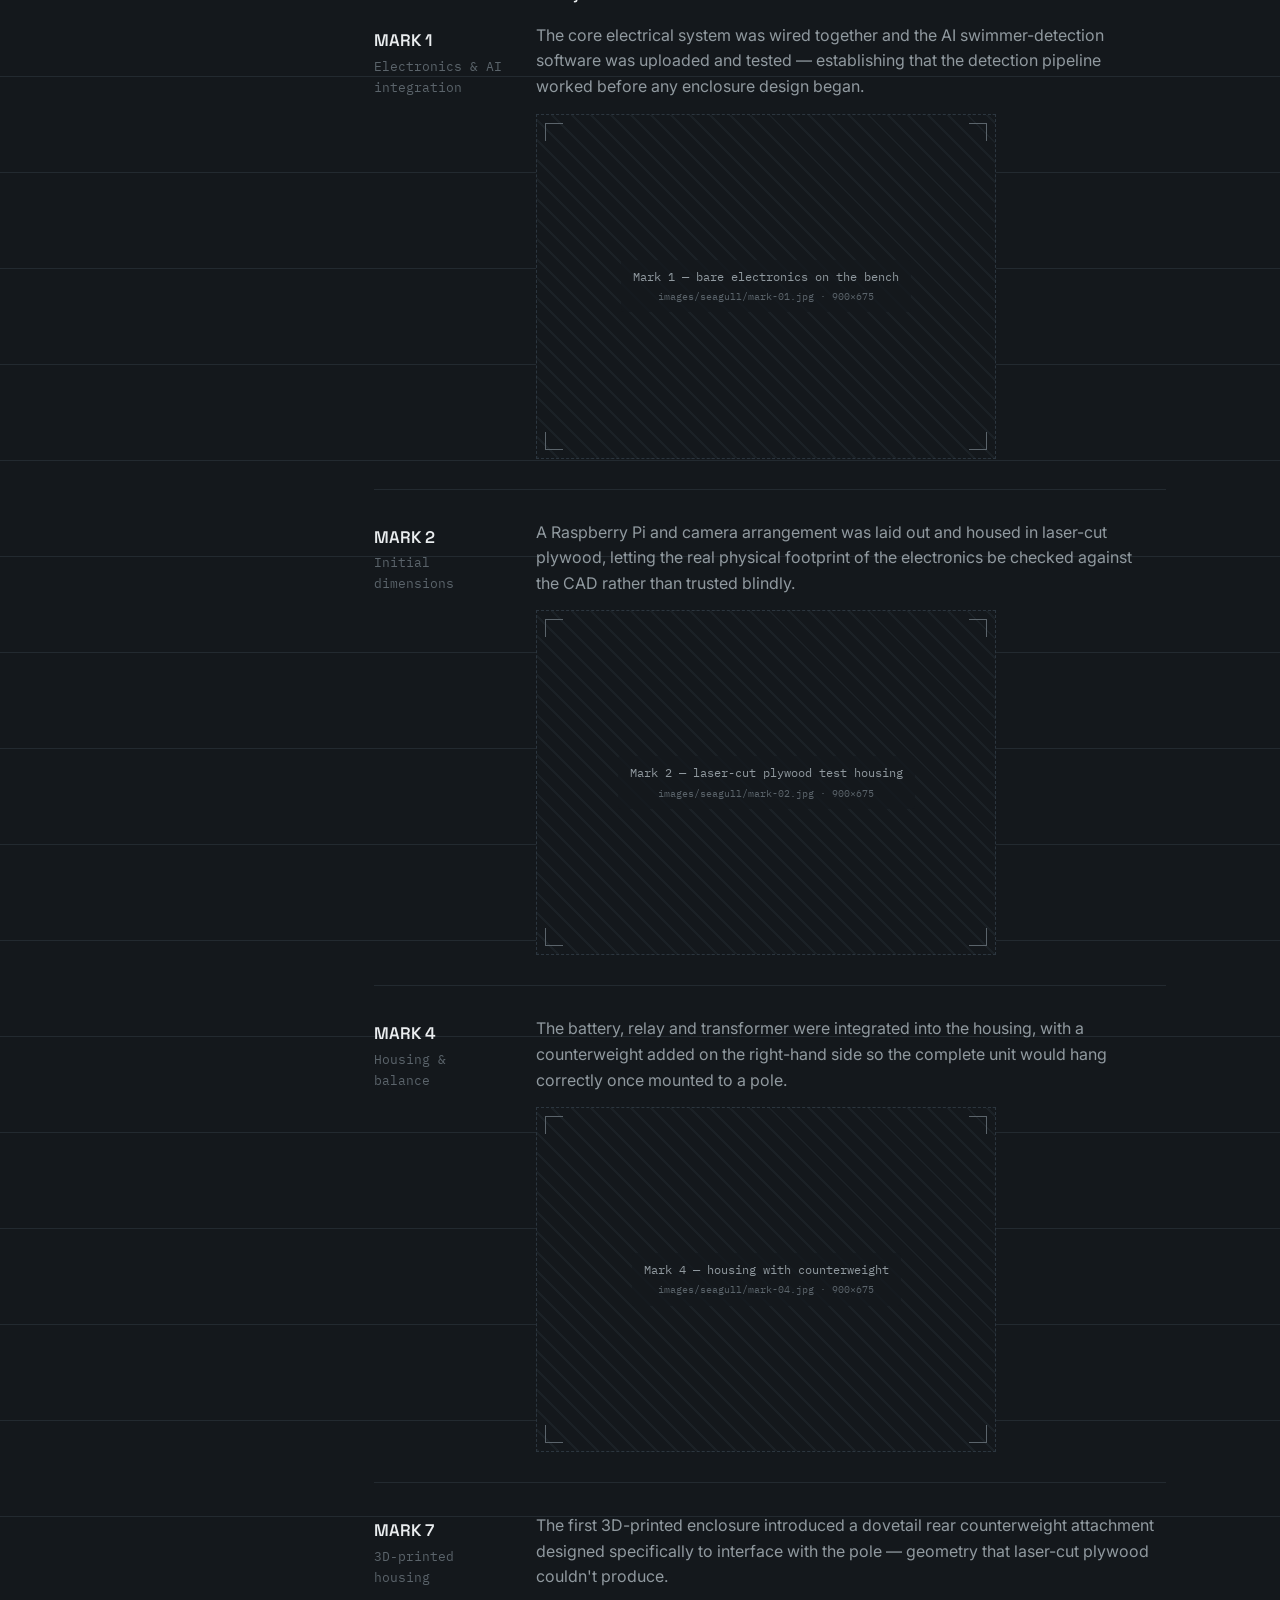
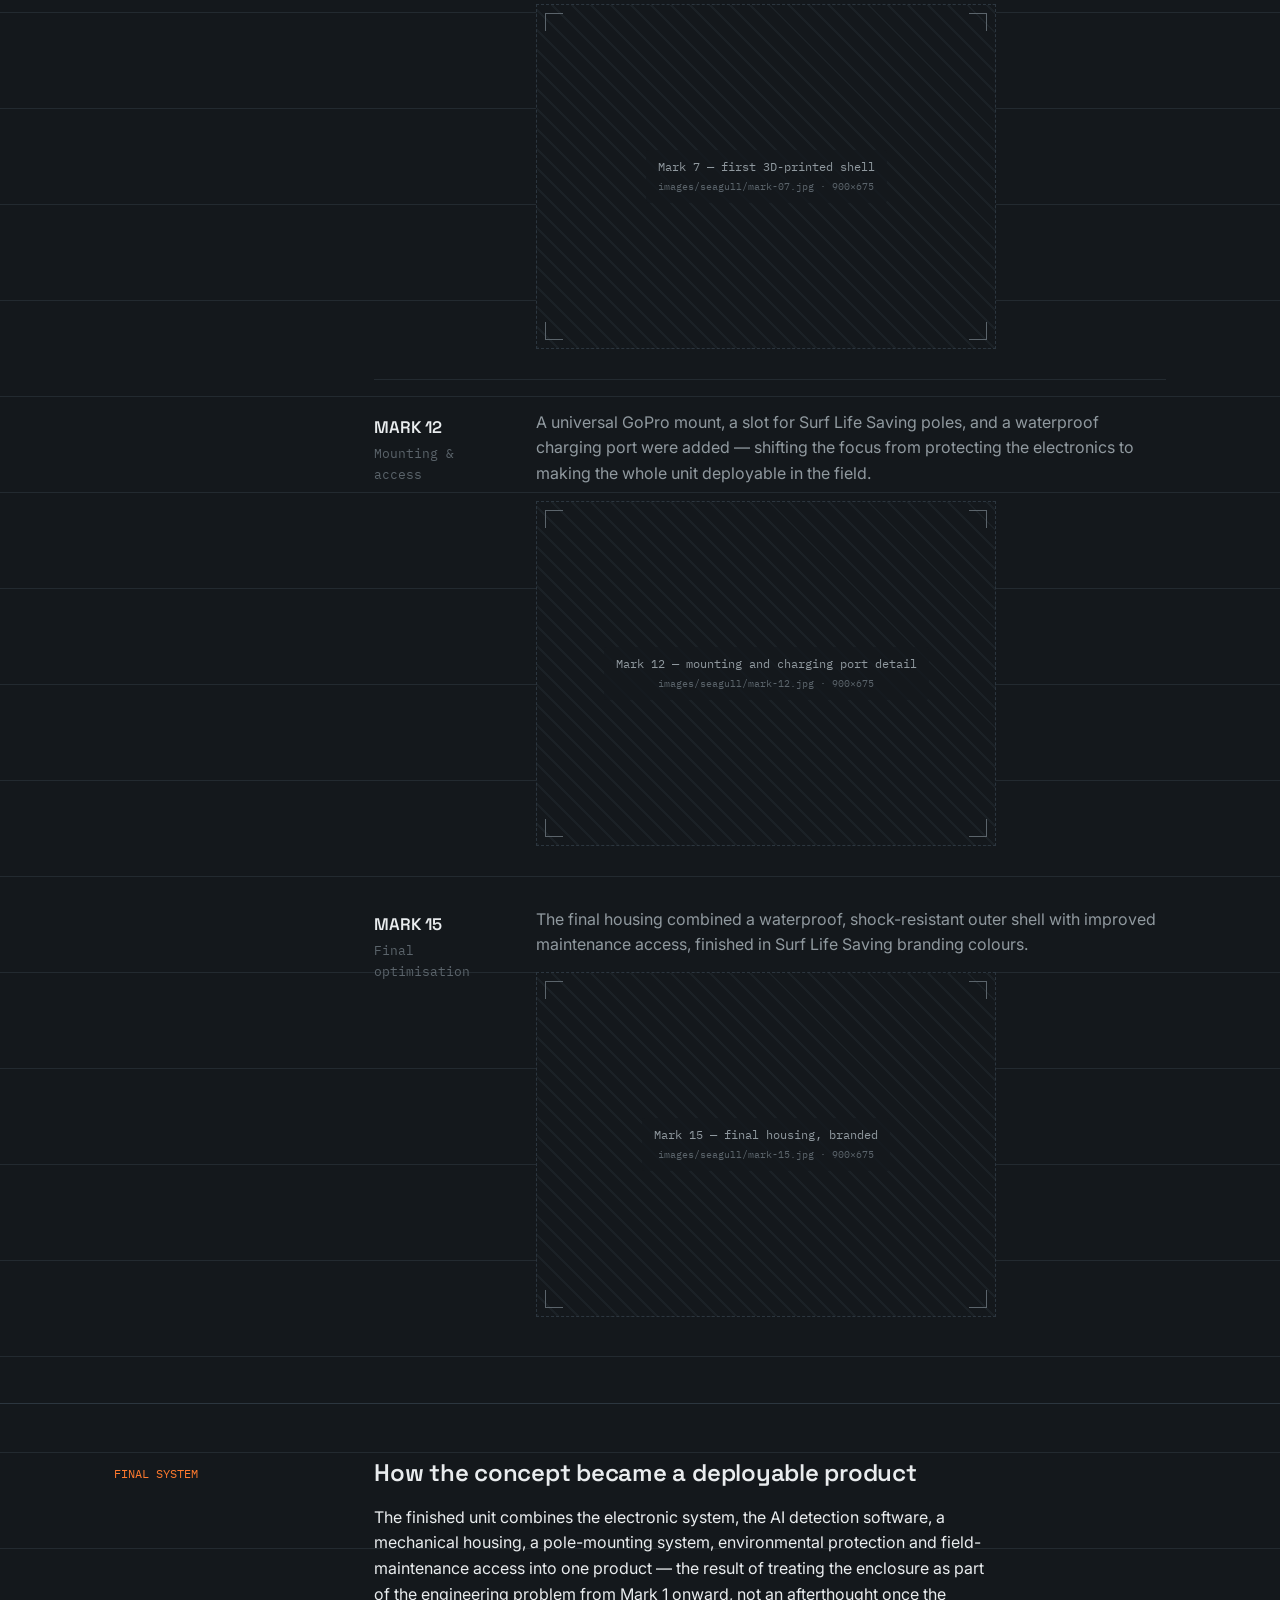
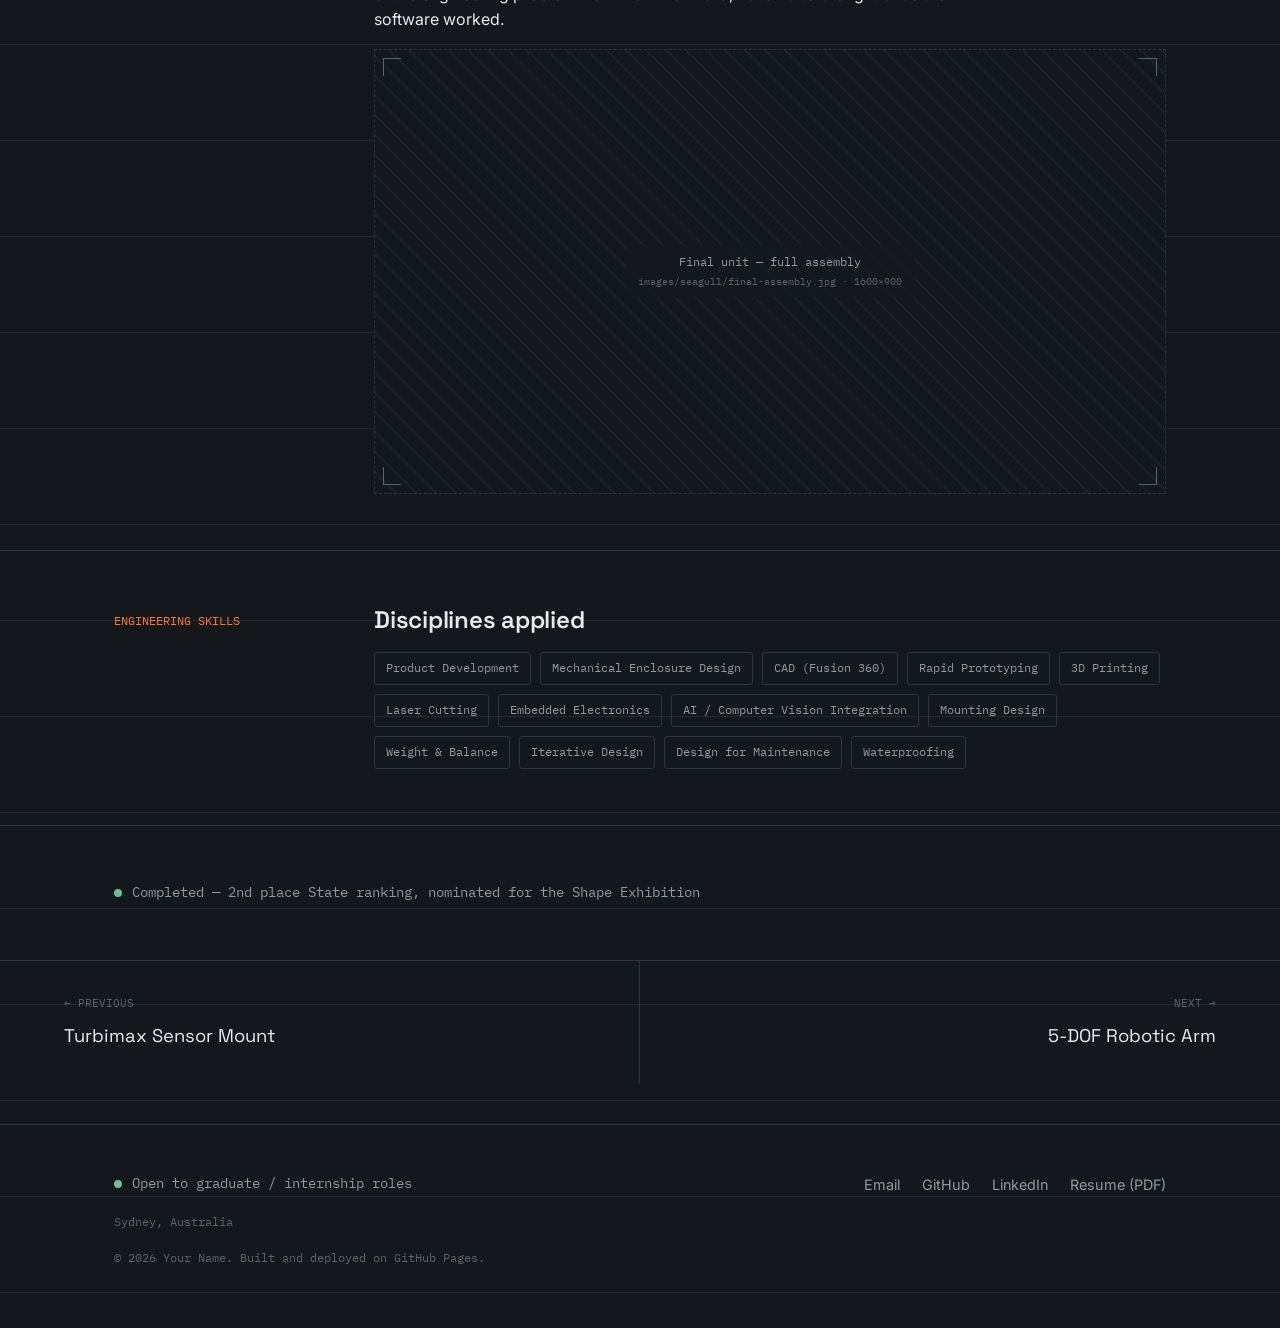
==== commit 997fbd55: "Update seagull.html" ====
--- a/projects/seagull.html
+++ b/projects/seagull.html
@@ -24,10 +24,8 @@
 <section class="proj-hero">
   <div class="wrap" style="padding:0">
     <div class="photo-slot" style="--ratio:21/9">
-              <span class="corner-l"></span><span class="corner-r"></span>
-              <span class="photo-slot__label">Seagull — final unit mounted on a Surf Life Saving pole<br><small>images/seagull/hero.jpg.png · 2400×1000</small></span>
-            </div>
-  </div>
+      <img src="../images/seagull/hero.jpg" alt="Seagull final unit mounted on a Surf Life Saving pole">
+    </div>
   <div class="wrap" style="padding:0">
     <div class="title-block">
       <div>
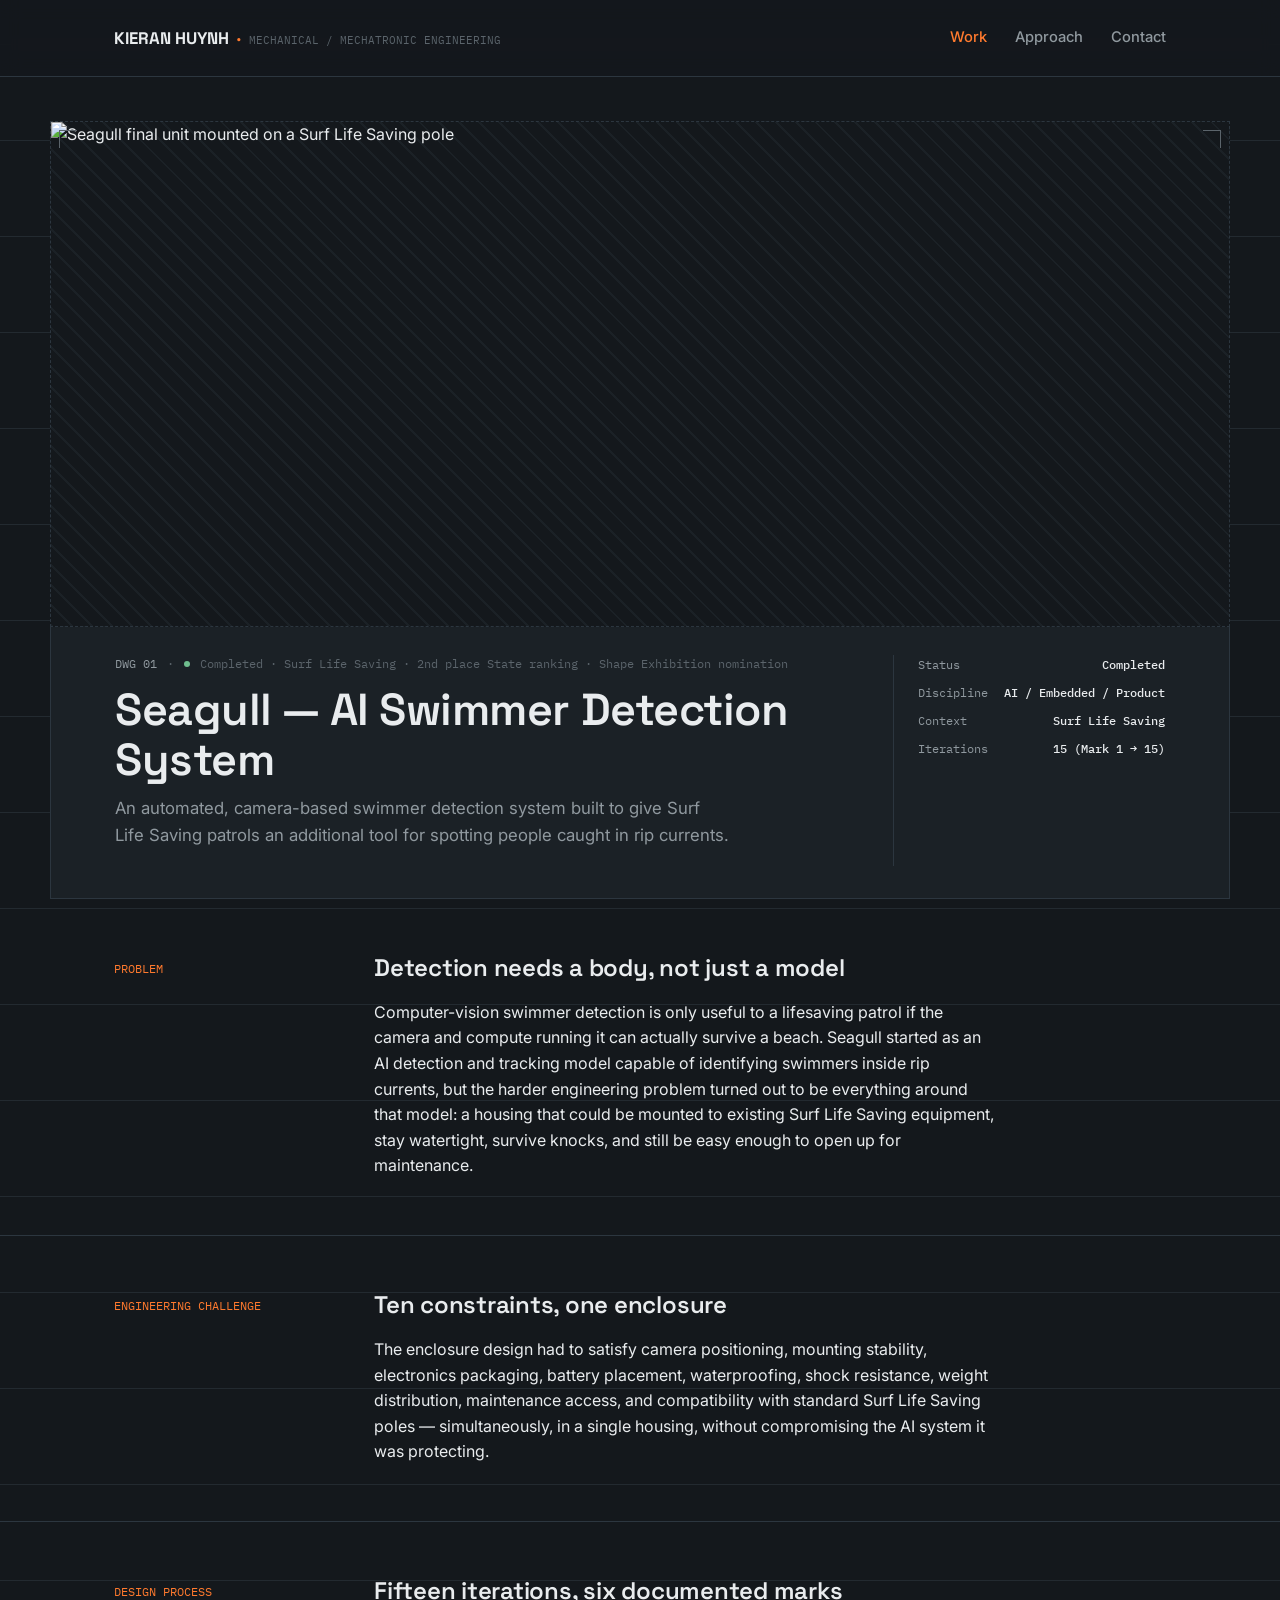
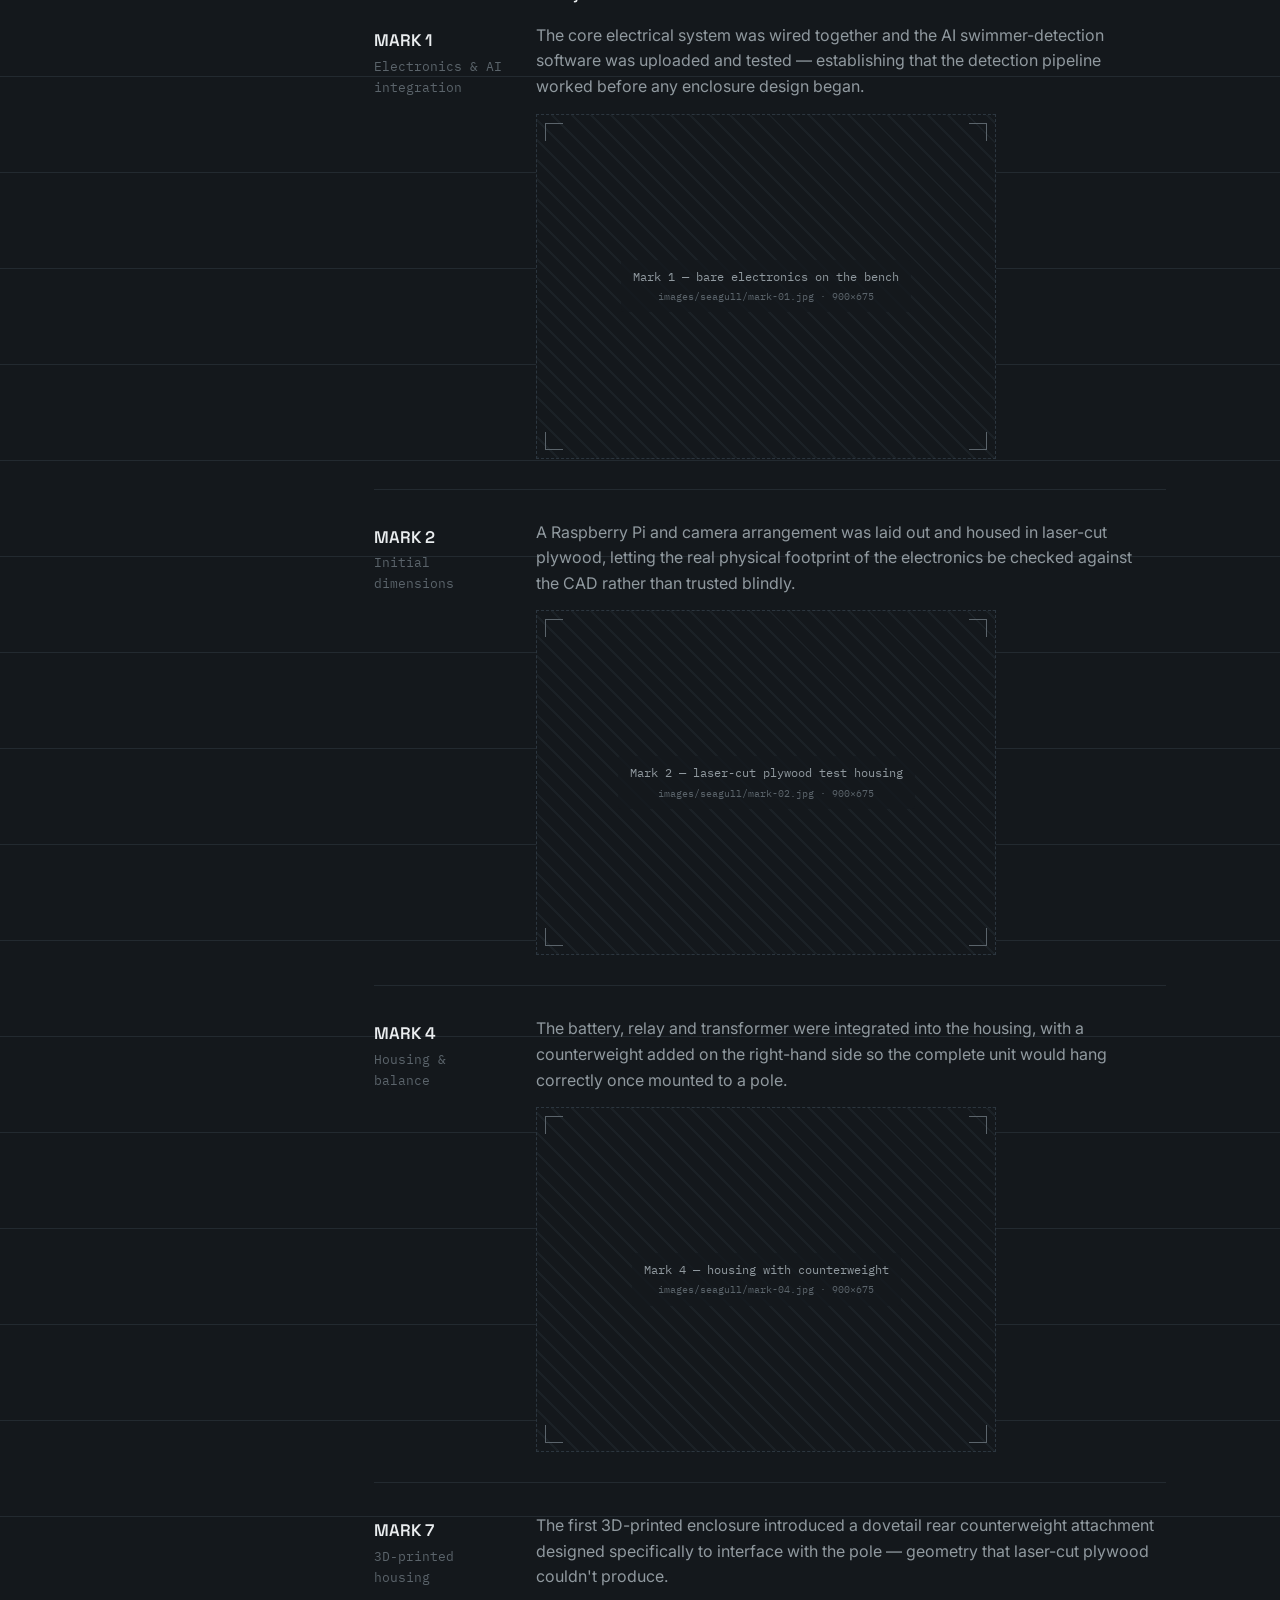
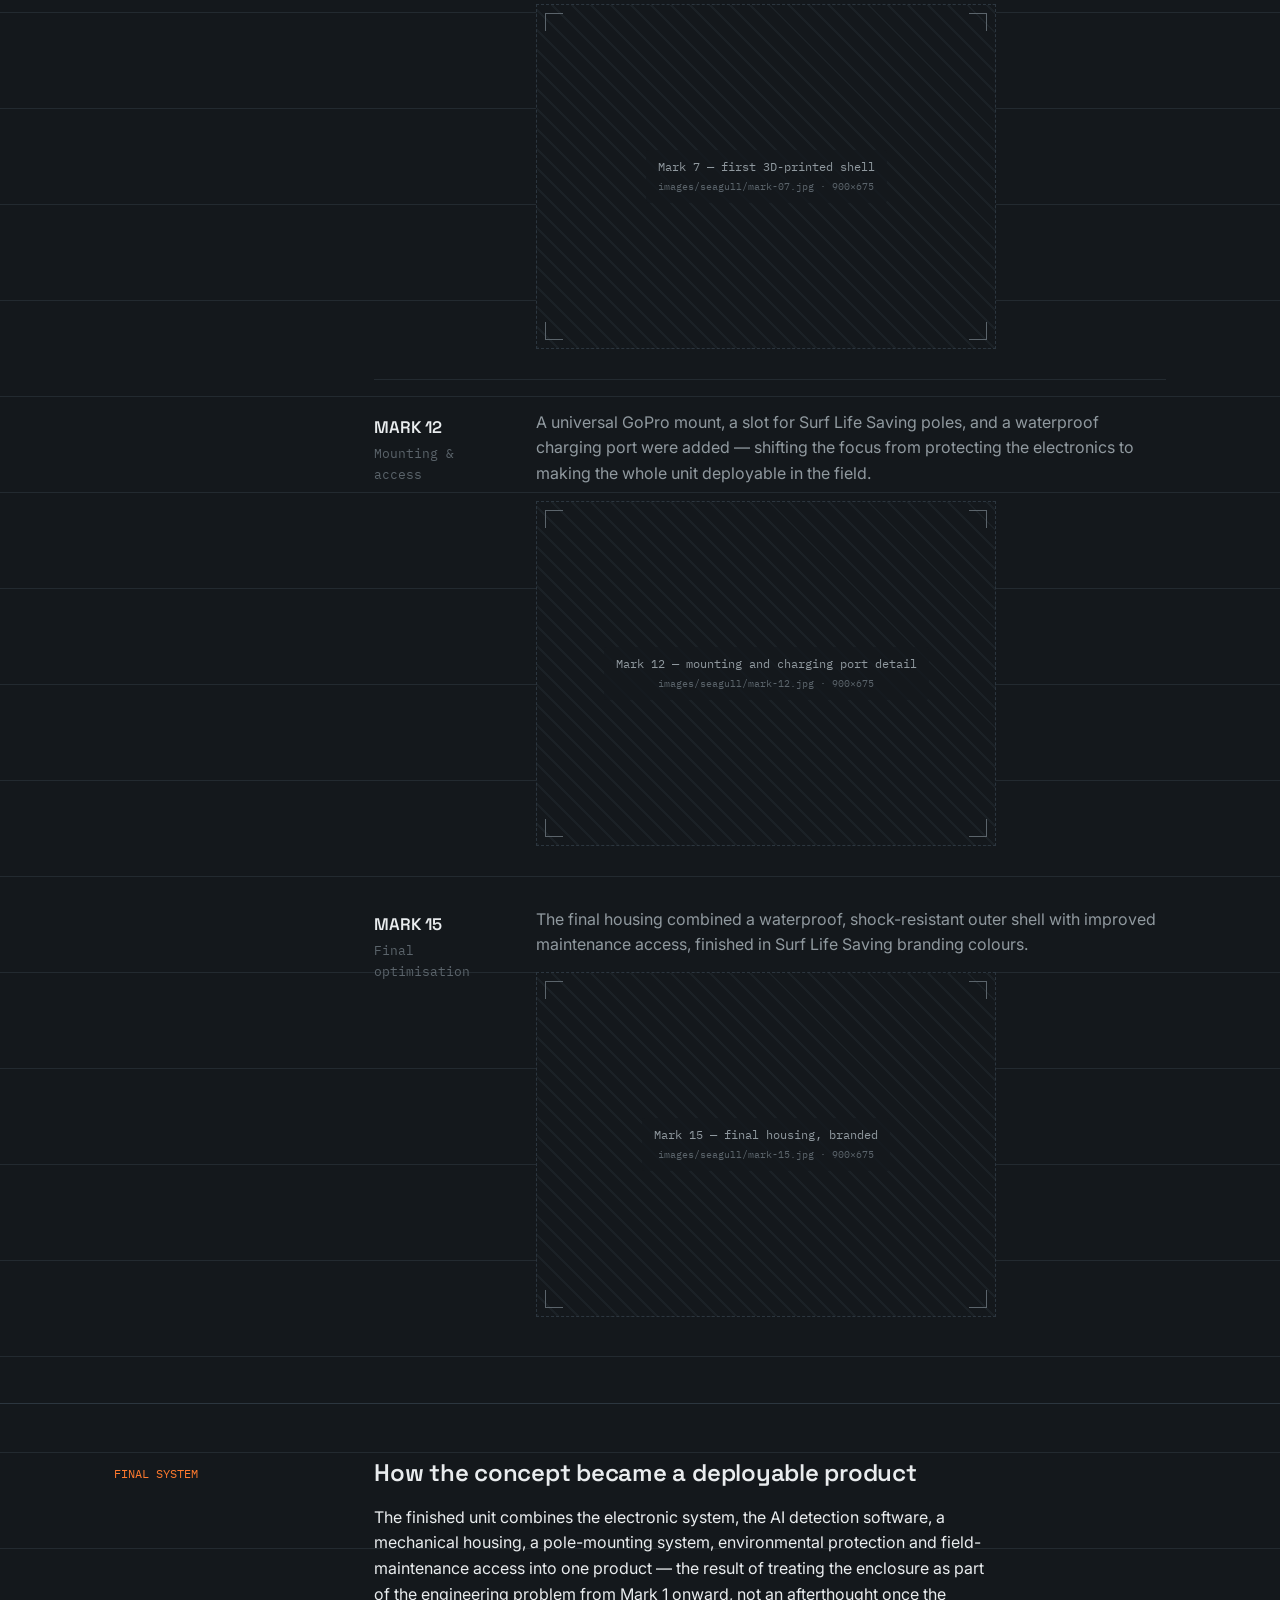
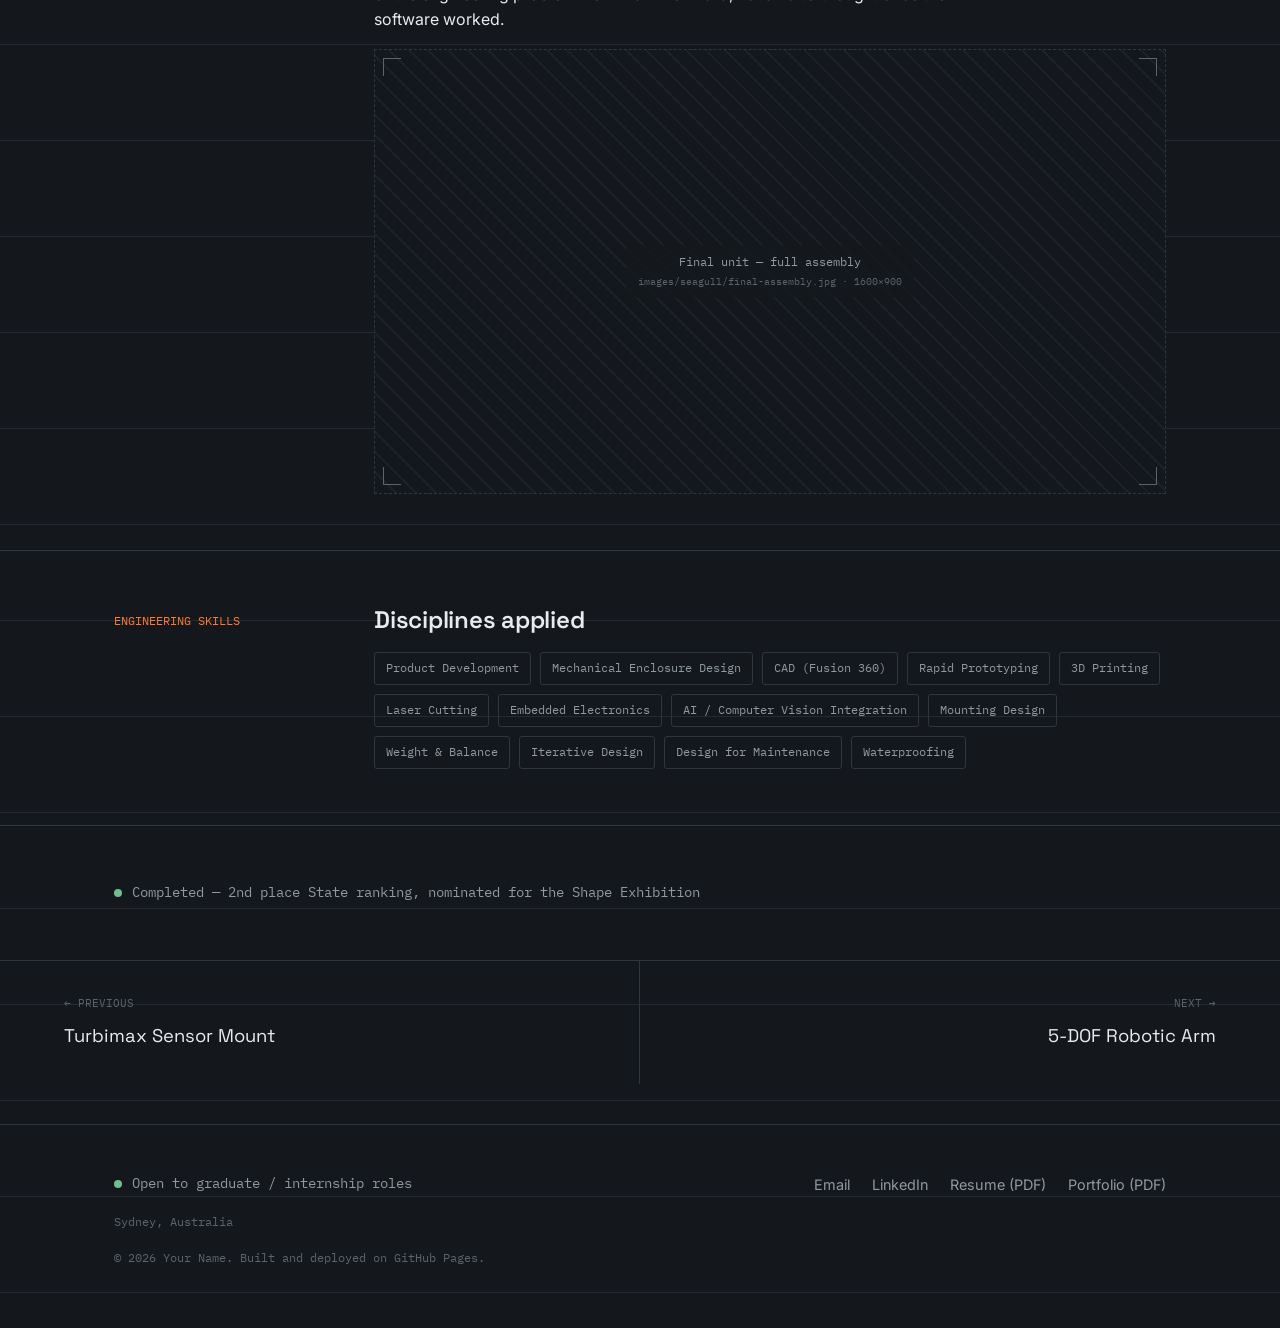
==== commit 87ff9c5f: "Update seagull.html" ====
--- a/projects/seagull.html
+++ b/projects/seagull.html
@@ -3,7 +3,7 @@
 <head>
 <meta charset="UTF-8">
 <meta name="viewport" content="width=device-width, initial-scale=1.0">
-<title>Seagull — AI Swimmer Detection System — Your Name</title>
+<title>Seagull — AI Swimmer Detection System — Kieran Huynh</title>
 <meta name="description" content="How an AI swimmer-detection concept became a deployable, waterproof field unit across 15 design iterations.">
 <link rel="stylesheet" href="../css/style.css">
 </head>
@@ -11,7 +11,7 @@
 
 <header class="site-header">
   <div class="wrap">
-    <a href="../index.html" class="brand">YOUR NAME <span class="brand-dot">·</span> <small>MECHANICAL / MECHATRONIC ENGINEERING</small></a>
+    <a href="../index.html" class="brand">KIERAN HUYNH <span class="brand-dot">·</span> <small>MECHANICAL / MECHATRONIC ENGINEERING</small></a>
     <button class="nav-toggle" aria-label="Toggle menu"><span></span><span></span><span></span></button>
     <nav class="site-nav">
       <a href="../index.html#work" class="active">Work</a>
@@ -205,10 +205,10 @@
         <div class="footer-note">Sydney, Australia</div>
       </div>
       <div class="footer-links">
-        <a href="mailto:you@example.com">Email</a>
-        <a href="https://github.com/yourusername" target="_blank" rel="noopener">GitHub</a>
-        <a href="https://linkedin.com/in/yourusername" target="_blank" rel="noopener">LinkedIn</a>
-        <a href="#">Resume (PDF)</a>
+        <a href="mailto:kieranhuynh007@gmail.com">Email</a>
+        <a href="https://www.linkedin.com/in/kieran-huynh/" target="_blank" rel="noopener">LinkedIn</a>
+        <a href="Kieran Huynh - Resume.pdf" target="_blank" rel="noopener">Resume (PDF)</a>
+        <a href="Kieran Huynh - Engineering Project Portfolio.pdf" target="_blank" rel="noopener">Portfolio (PDF)</a>
       </div>
     </div>
     <div class="footer-note">© 2026 Your Name. Built and deployed on GitHub Pages.</div>
